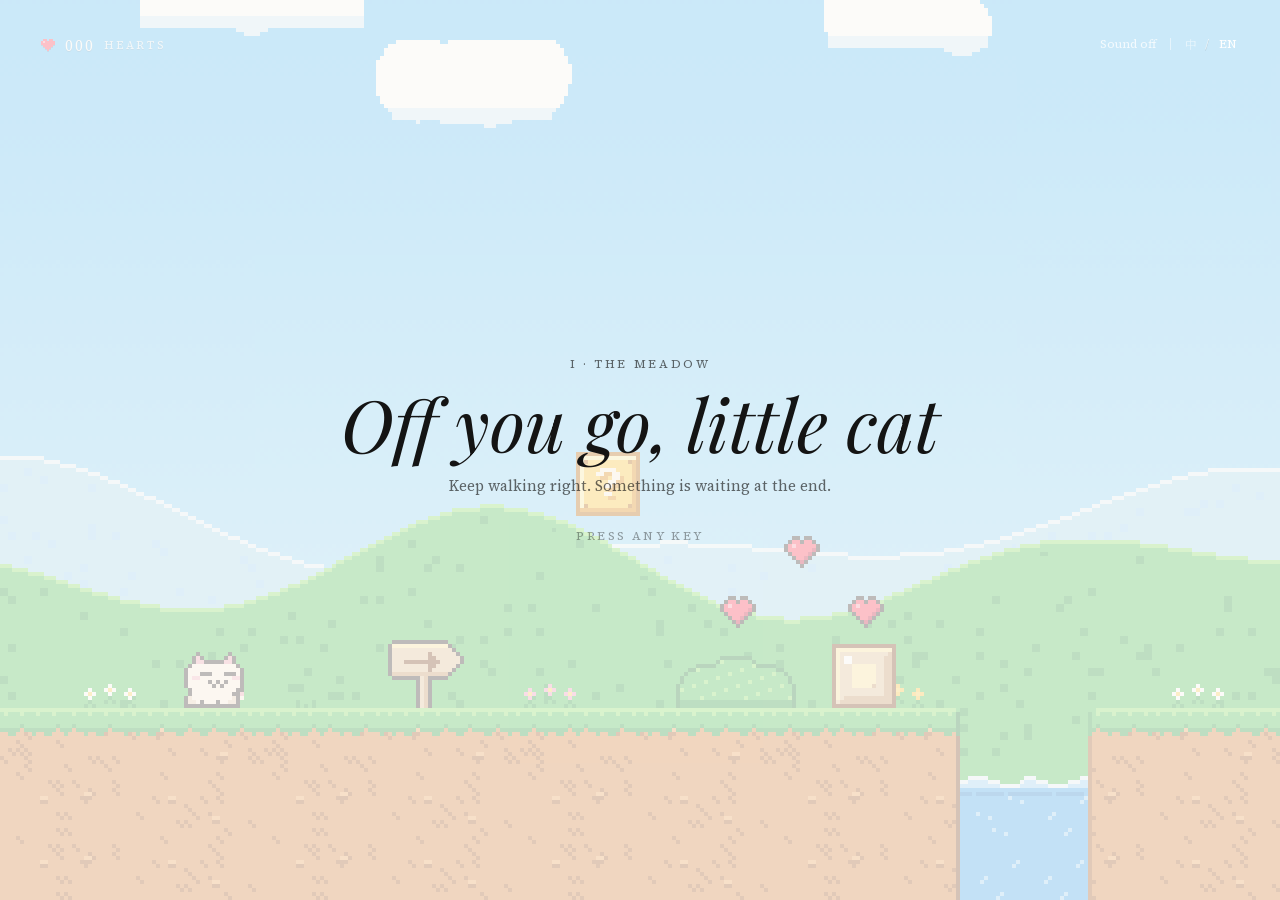
==== index.html @ 8e2b37f6 "Deploy built site (jelly-gift-site@147e03b)" ====
<!doctype html>
<html lang="en">
<head>
<meta charset="utf-8" />
<meta name="viewport" content="width=device-width, initial-scale=1, viewport-fit=cover, maximum-scale=1, user-scalable=no" />
<meta name="theme-color" content="#5EC4FF" />
<meta name="format-detection" content="telephone=no" />
<meta name="gift-stage" content="meadow" />
<meta name="gift-title" content="meadow.meta.title" />
<title>For lushiva · I · The Meadow</title>
<link rel="icon" href="data:image/svg+xml,%3Csvg xmlns='http://www.w3.org/2000/svg' viewBox='0 0 32 32'%3E%3Ccircle cx='16' cy='16' r='11' fill='%23111'/%3E%3C/svg%3E" />
  <script type="module" crossorigin src="./assets/meadow-D4tOWed7.js"></script>
  <link rel="modulepreload" crossorigin href="./assets/transition-BwELx22c.js">
  <link rel="modulepreload" crossorigin href="./assets/flow-DsOXTM7T.js">
  <link rel="modulepreload" crossorigin href="./assets/chrome-BgxbDyjP.js">
  <link rel="modulepreload" crossorigin href="./assets/defineProperty-BbfpZ9Tg.js">
  <link rel="modulepreload" crossorigin href="./assets/touch-BtD0Anod.js">
  <link rel="modulepreload" crossorigin href="./assets/cat-eZTSiPFK.js">
  <link rel="modulepreload" crossorigin href="./assets/art-uQLSmAal.js">
  <link rel="stylesheet" crossorigin href="./assets/chrome-BS1h43F_.css">
  <link rel="stylesheet" crossorigin href="./assets/meadow-B7Boj5wx.css">
</head>
<body>
<main id="game" aria-live="off"></main>
</body>
</html>
---- assets/chrome-BS1h43F_.css ----
@font-face{font-family:Source Serif;src:url(./SourceSerif4-sub-D5Wb3ic4.woff2)format("woff2");font-weight:200 900;font-style:normal;font-display:swap}@font-face{font-family:Source Serif;src:url(./SourceSerif4-Italic-sub-CfRXuZZD.woff2)format("woff2");font-weight:200 900;font-style:italic;font-display:swap}@font-face{font-family:Noto Serif SC Sub;src:url(./NotoSerifSC-sub-DoQ7dVGp.woff2)format("woff2");font-weight:200 900;font-display:swap}@font-face{font-family:Playfair;src:url(./PlayfairDisplay-sub-D0XLzZ42.woff2)format("woff2");font-weight:400 900;font-style:normal;font-display:swap}@font-face{font-family:Playfair;src:url(./PlayfairDisplay-Italic-sub-CRZiZZMe.woff2)format("woff2");font-weight:400 900;font-style:italic;font-display:swap}:root{--ink:#141414;--ink-2:#141414a3;--ink-3:#14141466;--hair:#14141433;--paper:#eeece8;--serif:"Source Serif", "Noto Serif SC Sub", "Songti SC", "STSong", "Noto Serif CJK SC", Georgia, serif;--display:"Playfair", "Noto Serif SC Sub", "Songti SC", serif;--pad:clamp(18px, 3.2vw, 44px);--ease:cubic-bezier(.22,.7,.18,1);--sat:env(safe-area-inset-top,0px);--sab:env(safe-area-inset-bottom,0px);--sal:env(safe-area-inset-left,0px);--sar:env(safe-area-inset-right,0px);--cream:#fff4e4;--pink:#f9c6cf;--pink-2:#ee8fa6;--rose:#f08aa4;--soft-black:#2e2a2b;--cover:#9cc8ee;--butter:#ffd45c;--leaf:#8fcb9b;--lavender:#e4dcf5}[data-theme=dark]{--ink:#f2efe9;--ink-2:#f2efe9a8;--ink-3:#f2efe966;--hair:#f2efe938;--paper:#0b0b0c}*{box-sizing:border-box}html,body{background:var(--paper);height:100%;color:var(--ink);font-family:var(--serif);-webkit-font-smoothing:antialiased;overscroll-behavior:none;touch-action:none;-webkit-user-select:none;user-select:none;-webkit-tap-highlight-color:transparent;margin:0;overflow:hidden}html[lang=zh-CN]{letter-spacing:.02em}button{font:inherit;color:inherit;cursor:pointer;background:0 0;border:0;padding:0}.gift-chrome{z-index:50;top:calc(var(--pad) * .7 + var(--sat));right:calc(var(--pad) + var(--sar));letter-spacing:.14em;text-transform:uppercase;color:var(--ink-2);align-items:center;gap:12px;font-size:12px;display:flex;position:fixed}.gift-chrome button{transition:color .3s var(--ease);padding:6px 2px}.gift-chrome button:hover,.gift-chrome [aria-pressed=true]{color:var(--ink)}.gc-lang{align-items:center;gap:6px;display:flex}.gc-lang [aria-pressed=false]{color:var(--ink-3)}.gc-sep{background:var(--hair);width:1px;height:12px}.gift-card{z-index:40;text-align:center;padding:var(--pad);background:color-mix(in srgb, var(--paper) 72%, transparent);-webkit-backdrop-filter:blur(6px);transition:opacity .6s var(--ease);flex-direction:column;justify-content:center;align-items:center;gap:14px;display:flex;position:fixed;top:0;bottom:0;left:0;right:0}.gift-card.out{opacity:0;pointer-events:none}.gk-kicker{letter-spacing:.22em;text-transform:uppercase;color:var(--ink-2);margin:0;font-size:12px}.gk-title{font-family:var(--display);margin:0;font-size:clamp(34px,7vw,72px);font-style:italic;font-weight:400;line-height:1.05}html[lang=zh-CN] .gk-title{font-style:normal;font-family:var(--serif);letter-spacing:.08em;font-weight:500}.gk-sub{color:var(--ink-2);text-wrap:balance;max-width:34em;margin:0;font-size:15px}.gk-go{letter-spacing:.2em;text-transform:uppercase;color:var(--ink-3);animation:gk-pulse 2.4s var(--ease) infinite;margin:18px 0 0;font-size:12px}@keyframes gk-pulse{50%{opacity:.35}}.gift-iris{z-index:100;pointer-events:none;position:fixed;top:0;bottom:0;left:0;right:0}.pixel-host{place-items:center;display:grid;position:fixed;top:0;bottom:0;left:0;right:0;overflow:hidden}.pixel-host canvas{image-rendering:pixelated;image-rendering:crisp-edges;display:block}.touchpad{z-index:30;padding:0 calc(18px + var(--sar)) calc(18px + var(--sab)) calc(18px + var(--sal));pointer-events:none;justify-content:space-between;align-items:flex-end;display:none;position:fixed;bottom:0;left:0;right:0}@media (pointer:coarse){.touchpad{display:flex}}.touchpad .tp-group{pointer-events:auto;gap:14px;display:flex}.touchpad button{color:#fff;-webkit-backdrop-filter:blur(4px);touch-action:none;background:#14141429;border:1px solid #ffffffbf;border-radius:50%;place-items:center;width:68px;height:68px;transition:transform 80ms,background 80ms;display:grid}.touchpad button.on{background:#14141452;transform:scale(.92)}.touchpad button svg{width:26px;height:26px}.touchpad .tp-a{width:80px;height:80px}.touchpad button[hidden]{display:none}
---- assets/meadow-B7Boj5wx.css ----
html,body,#game{background:#5ec4ff}.m-hud{z-index:20;top:calc(var(--pad) * .7 + var(--sat));left:calc(var(--pad) + var(--sal));color:#fff;letter-spacing:.16em;text-shadow:0 1px #2e2a2b38;pointer-events:none;align-items:center;gap:10px;padding:6px 0;font-size:13px;display:flex;position:fixed}.m-hud svg{width:14px;height:12px;image-rendering:pixelated;filter:drop-shadow(0 1px #2e2a2b40);transition:transform .3s var(--ease)}.m-count{font-variant-numeric:tabular-nums lining-nums;font-feature-settings:"tnum" 1, "lnum" 1;letter-spacing:.12em;min-width:3.2ch;font-size:15px}.m-label{letter-spacing:.24em;text-transform:uppercase;opacity:.82;font-size:11px}.m-hud.bump svg{animation:m-bump .28s var(--ease)}@keyframes m-bump{40%{transform:translateY(-3px)scale(1.18)}}.m-hud.glow svg{animation:m-beat .55s var(--ease) infinite}.m-hud.full .m-count{color:#fff}.m-hud.full svg{animation:m-beat 1.1s var(--ease) 3}@keyframes m-beat{30%{transform:scale(1.28)}}.gift-chrome{color:#ffffffc7;text-shadow:0 1px #2e2a2b2e}.gift-chrome button:hover,.gift-chrome [aria-pressed=true]{color:#fff}.gc-lang [aria-pressed=false]{color:#ffffff80}.gc-sep{background:#ffffff80}.m-hint{z-index:20;left:0;right:0;bottom:calc(26px + var(--sab));text-align:center;color:#fff;letter-spacing:.2em;white-space:pre;text-shadow:0 1px #2e2a2b4d;opacity:0;transition:opacity .9s var(--ease);pointer-events:none;margin:0;font-size:12px;position:fixed}.m-hint.on{opacity:.92}.m-hint.on.out{opacity:0}@media (pointer:coarse){.m-hint{bottom:calc(118px + var(--sab));font-size:11px}}.m-cap{z-index:25;text-align:center;color:#fff;pointer-events:none;opacity:0;transition:opacity 1.1s var(--ease), transform 1.4s var(--ease);text-shadow:0 2px #c81e4559,0 0 22px #ff3b5c59;position:fixed;top:24%;left:0;right:0;transform:translateY(8px)}.m-cap.on{opacity:1;transform:none}.m-cap-k{letter-spacing:.34em;text-transform:uppercase;margin:0 0 10px;font-size:12px}.m-cap-l{font-family:var(--display);margin:0;font-size:clamp(26px,5.4vw,52px);font-style:italic;line-height:1.1}html[lang=zh-CN] .m-cap-l{font-family:var(--serif);letter-spacing:.12em;font-style:normal;font-weight:500}.gift-card{background:#fbfaf7b3}.touchpad button{background:#2e2a2b2e;border-color:#ffffffd9}.touchpad button.on{background:#2e2a2b57}@media (orientation:portrait) and (pointer:coarse){.touchpad{padding-bottom:calc(30px + var(--sab))}.touchpad button{width:74px;height:74px}.touchpad .tp-a{width:88px;height:88px}}@media (prefers-reduced-motion:reduce){.m-hud svg,.m-hud.glow svg{animation:none!important}}.m-skip{z-index:45;top:calc(var(--pad) * .7 + var(--sat) + 30px);left:calc(var(--pad) + var(--sal));color:#ffffffb3;letter-spacing:.24em;text-transform:uppercase;border-bottom:1px solid #fff6;padding:6px 0;font-size:11px;position:fixed}.m-skip:hover{color:#fff}
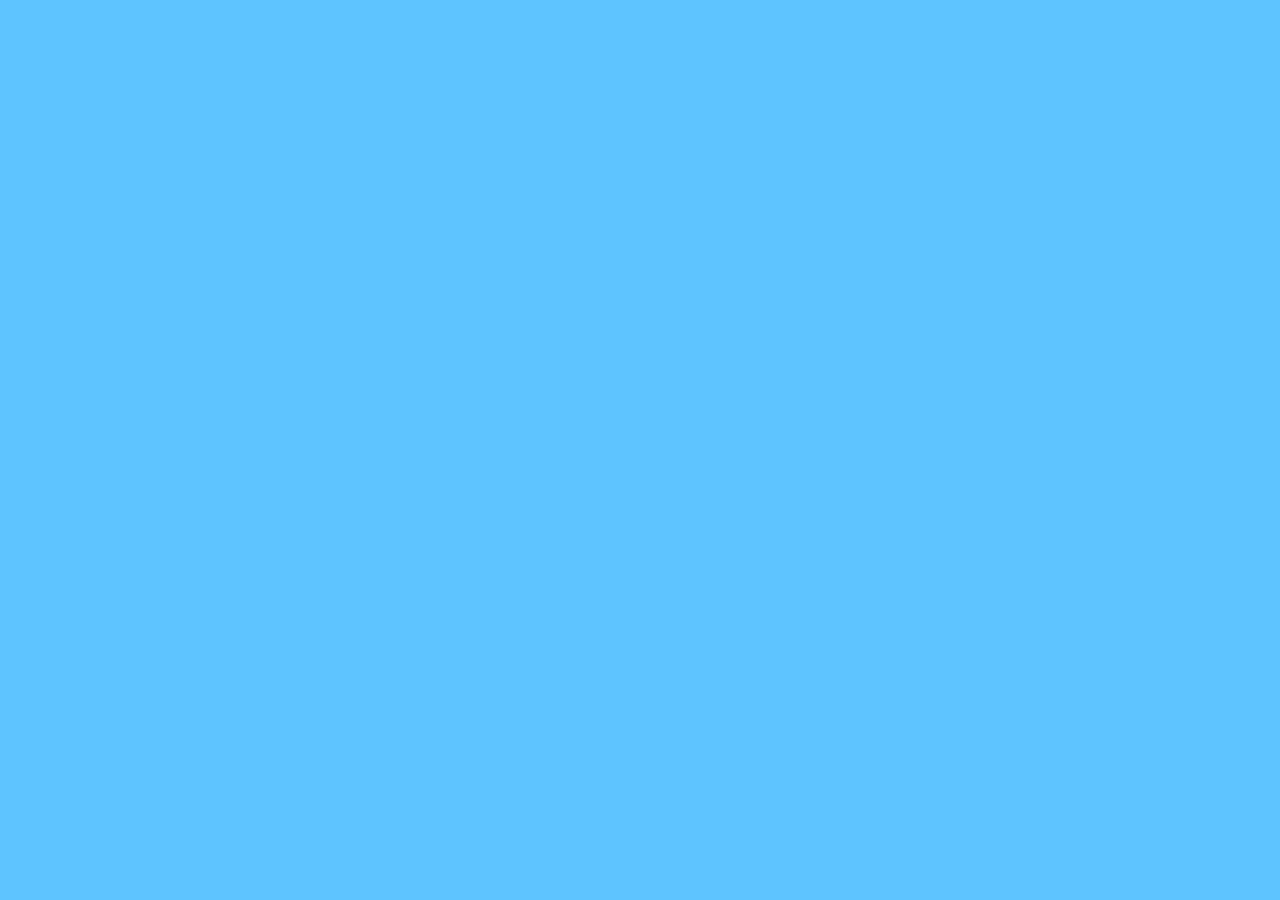
==== commit 5307194a: "Deploy built site (jelly-gift-site@6d7a0de)" ====
--- a/index.html
+++ b/index.html
@@ -9,15 +9,17 @@
 <meta name="gift-title" content="meadow.meta.title" />
 <title>For lushiva · I · The Meadow</title>
 <link rel="icon" href="data:image/svg+xml,%3Csvg xmlns='http://www.w3.org/2000/svg' viewBox='0 0 32 32'%3E%3Ccircle cx='16' cy='16' r='11' fill='%23111'/%3E%3C/svg%3E" />
-  <script type="module" crossorigin src="./assets/meadow-D4tOWed7.js"></script>
-  <link rel="modulepreload" crossorigin href="./assets/transition-BwELx22c.js">
-  <link rel="modulepreload" crossorigin href="./assets/flow-DsOXTM7T.js">
-  <link rel="modulepreload" crossorigin href="./assets/chrome-BgxbDyjP.js">
+  <script type="module" crossorigin src="./assets/meadow-DTjc0cUa.js"></script>
+  <link rel="modulepreload" crossorigin href="./assets/modulepreload-polyfill-P2Xu9kJm.js">
+  <link rel="modulepreload" crossorigin href="./assets/flow-DhZt6dFV.js">
+  <link rel="modulepreload" crossorigin href="./assets/chrome-DRulWcCb.js">
+  <link rel="modulepreload" crossorigin href="./assets/transition-9FRqa5-2.js">
   <link rel="modulepreload" crossorigin href="./assets/defineProperty-BbfpZ9Tg.js">
-  <link rel="modulepreload" crossorigin href="./assets/touch-BtD0Anod.js">
-  <link rel="modulepreload" crossorigin href="./assets/cat-eZTSiPFK.js">
-  <link rel="modulepreload" crossorigin href="./assets/art-uQLSmAal.js">
-  <link rel="stylesheet" crossorigin href="./assets/chrome-BS1h43F_.css">
+  <link rel="modulepreload" crossorigin href="./assets/touch-CzlnazvL.js">
+  <link rel="modulepreload" crossorigin href="./assets/sprite-BBt9uQr1.js">
+  <link rel="modulepreload" crossorigin href="./assets/cat-z3ZuIT-D.js">
+  <link rel="modulepreload" crossorigin href="./assets/art-BPmKweZh.js">
+  <link rel="stylesheet" crossorigin href="./assets/chrome-DMWB2t-G.css">
   <link rel="stylesheet" crossorigin href="./assets/meadow-B7Boj5wx.css">
 </head>
 <body>
--- a/assets/chrome-DMWB2t-G.css
+++ b/assets/chrome-DMWB2t-G.css
@@ -0,0 +1 @@
+@font-face{font-family:Source Serif;src:url(./SourceSerif4-sub-D5Wb3ic4.woff2)format("woff2");font-weight:200 900;font-style:normal;font-display:swap}@font-face{font-family:Source Serif;src:url(./SourceSerif4-Italic-sub-CfRXuZZD.woff2)format("woff2");font-weight:200 900;font-style:italic;font-display:swap}@font-face{font-family:Noto Serif SC Sub;src:url(./NotoSerifSC-sub-B6z6hsDI.woff2)format("woff2");font-weight:200 900;font-display:swap}@font-face{font-family:Playfair;src:url(./PlayfairDisplay-sub-D0XLzZ42.woff2)format("woff2");font-weight:400 900;font-style:normal;font-display:swap}@font-face{font-family:Playfair;src:url(./PlayfairDisplay-Italic-sub-CRZiZZMe.woff2)format("woff2");font-weight:400 900;font-style:italic;font-display:swap}:root{--ink:#141414;--ink-2:#141414a3;--ink-3:#14141466;--hair:#14141433;--paper:#eeece8;--serif:"Source Serif", "Noto Serif SC Sub", "Songti SC", "STSong", "Noto Serif CJK SC", Georgia, serif;--display:"Playfair", "Noto Serif SC Sub", "Songti SC", serif;--pad:clamp(18px, 3.2vw, 44px);--ease:cubic-bezier(.22,.7,.18,1);--sat:env(safe-area-inset-top,0px);--sab:env(safe-area-inset-bottom,0px);--sal:env(safe-area-inset-left,0px);--sar:env(safe-area-inset-right,0px);--cream:#fff4e4;--pink:#f9c6cf;--pink-2:#ee8fa6;--rose:#f08aa4;--soft-black:#2e2a2b;--cover:#9cc8ee;--butter:#ffd45c;--leaf:#8fcb9b;--lavender:#e4dcf5}[data-theme=dark]{--ink:#f2efe9;--ink-2:#f2efe9a8;--ink-3:#f2efe966;--hair:#f2efe938;--paper:#0b0b0c}*{box-sizing:border-box}html,body{background:var(--paper);height:100%;color:var(--ink);font-family:var(--serif);-webkit-font-smoothing:antialiased;overscroll-behavior:none;touch-action:none;-webkit-user-select:none;user-select:none;-webkit-tap-highlight-color:transparent;margin:0;overflow:hidden}html[lang=zh-CN]{letter-spacing:.02em}button{font:inherit;color:inherit;cursor:pointer;background:0 0;border:0;padding:0}.gift-chrome{z-index:50;top:calc(var(--pad) * .7 + var(--sat));right:calc(var(--pad) + var(--sar));letter-spacing:.14em;text-transform:uppercase;color:var(--ink-2);align-items:center;gap:12px;font-size:12px;display:flex;position:fixed}.gift-chrome button{transition:color .3s var(--ease);padding:6px 2px}.gift-chrome button:hover,.gift-chrome [aria-pressed=true]{color:var(--ink)}.gc-lang{align-items:center;gap:6px;display:flex}.gc-lang [aria-pressed=false]{color:var(--ink-3)}.gc-sep{background:var(--hair);width:1px;height:12px}.gift-card{z-index:40;text-align:center;padding:var(--pad);background:color-mix(in srgb, var(--paper) 72%, transparent);-webkit-backdrop-filter:blur(6px);transition:opacity .6s var(--ease);flex-direction:column;justify-content:center;align-items:center;gap:14px;display:flex;position:fixed;top:0;bottom:0;left:0;right:0}.gift-card.out{opacity:0;pointer-events:none}.gk-kicker{letter-spacing:.22em;text-transform:uppercase;color:var(--ink-2);margin:0;font-size:12px}.gk-title{font-family:var(--display);margin:0;font-size:clamp(34px,7vw,72px);font-style:italic;font-weight:400;line-height:1.05}html[lang=zh-CN] .gk-title{font-style:normal;font-family:var(--serif);letter-spacing:.08em;font-weight:500}.gk-sub{color:var(--ink-2);text-wrap:balance;max-width:34em;margin:0;font-size:15px}.gk-go{letter-spacing:.2em;text-transform:uppercase;color:var(--ink-3);animation:gk-pulse 2.4s var(--ease) infinite;margin:18px 0 0;font-size:12px}@keyframes gk-pulse{50%{opacity:.35}}.gift-iris{z-index:100;pointer-events:none;position:fixed;top:0;bottom:0;left:0;right:0}.pixel-host{place-items:center;display:grid;position:fixed;top:0;bottom:0;left:0;right:0;overflow:hidden}.pixel-host canvas{image-rendering:pixelated;image-rendering:crisp-edges;display:block}.touchpad{z-index:30;padding:0 calc(18px + var(--sar)) calc(18px + var(--sab)) calc(18px + var(--sal));pointer-events:none;justify-content:space-between;align-items:flex-end;display:none;position:fixed;bottom:0;left:0;right:0}@media (pointer:coarse){.touchpad{display:flex}}.touchpad .tp-group{pointer-events:auto;gap:14px;display:flex}.touchpad button{color:#fff;-webkit-backdrop-filter:blur(4px);touch-action:none;background:#14141429;border:1px solid #ffffffbf;border-radius:50%;place-items:center;width:68px;height:68px;transition:transform 80ms,background 80ms;display:grid}.touchpad button.on{background:#14141452;transform:scale(.92)}.touchpad button svg{width:26px;height:26px}.touchpad .tp-a{width:80px;height:80px}.touchpad button[hidden]{display:none}
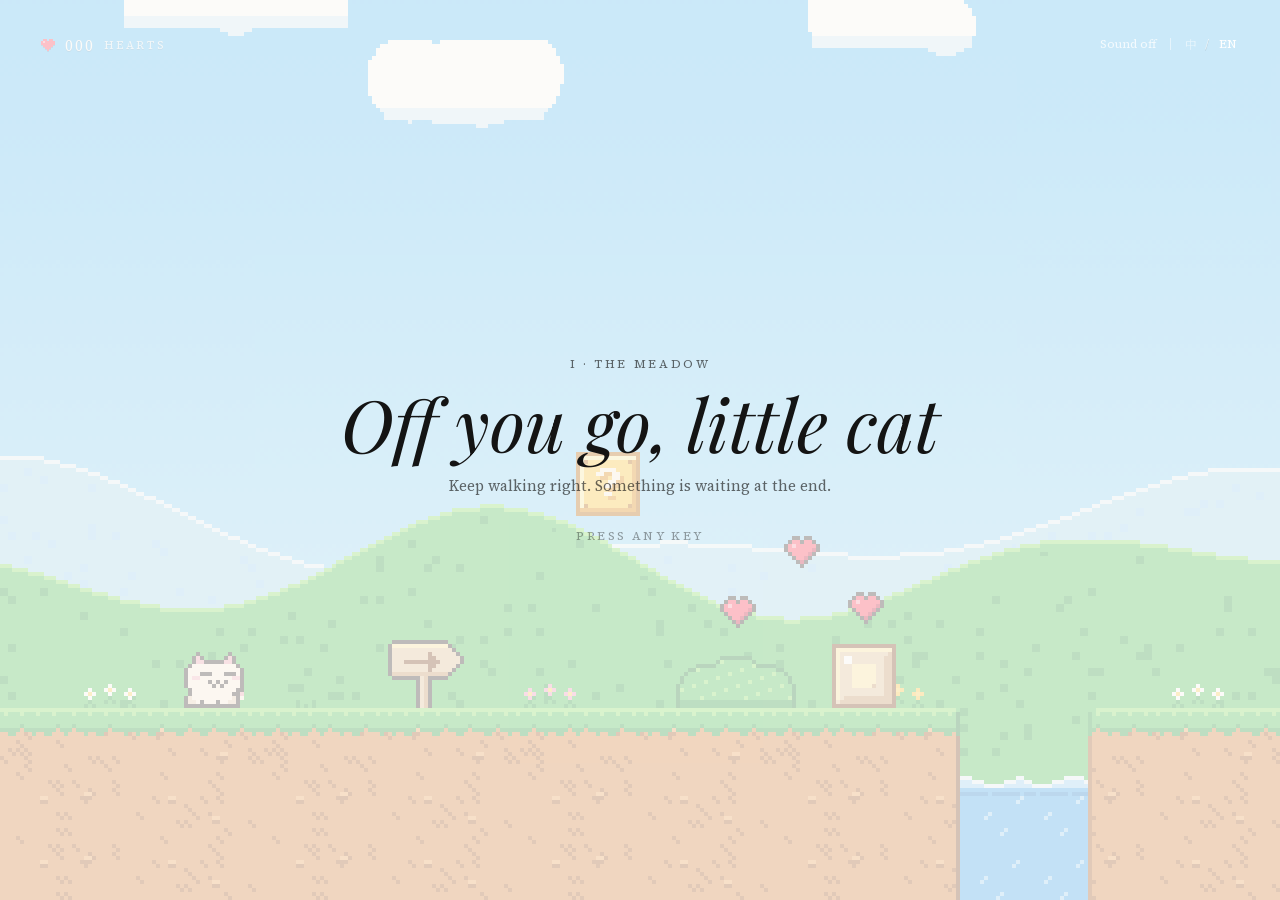
==== commit 514c0b5f: "Deploy built site (jelly-gift-site@4b7c368)" ====
--- a/index.html
+++ b/index.html
@@ -9,20 +9,47 @@
 <meta name="gift-title" content="meadow.meta.title" />
 <title>For lushiva · I · The Meadow</title>
 <link rel="icon" href="data:image/svg+xml,%3Csvg xmlns='http://www.w3.org/2000/svg' viewBox='0 0 32 32'%3E%3Ccircle cx='16' cy='16' r='11' fill='%23111'/%3E%3C/svg%3E" />
-  <script type="module" crossorigin src="./assets/meadow-DTjc0cUa.js"></script>
-  <link rel="modulepreload" crossorigin href="./assets/modulepreload-polyfill-P2Xu9kJm.js">
-  <link rel="modulepreload" crossorigin href="./assets/flow-DhZt6dFV.js">
+  <script type="module" crossorigin src="./assets/meadow-BeE6XBob.js"></script>
+  <link rel="modulepreload" crossorigin href="./assets/curtain-hUX7PcUW.js">
+  <link rel="modulepreload" crossorigin href="./assets/flow-DBacKOvu.js">
   <link rel="modulepreload" crossorigin href="./assets/chrome-DRulWcCb.js">
-  <link rel="modulepreload" crossorigin href="./assets/transition-9FRqa5-2.js">
+  <link rel="modulepreload" crossorigin href="./assets/transition-CMuJ5abx.js">
   <link rel="modulepreload" crossorigin href="./assets/defineProperty-BbfpZ9Tg.js">
   <link rel="modulepreload" crossorigin href="./assets/touch-CzlnazvL.js">
-  <link rel="modulepreload" crossorigin href="./assets/sprite-BBt9uQr1.js">
-  <link rel="modulepreload" crossorigin href="./assets/cat-z3ZuIT-D.js">
-  <link rel="modulepreload" crossorigin href="./assets/art-BPmKweZh.js">
+  <link rel="modulepreload" crossorigin href="./assets/cat-ia8jpU_X.js">
+  <link rel="modulepreload" crossorigin href="./assets/tiles-Cv-6HPwF.js">
+  <link rel="modulepreload" crossorigin href="./assets/art-DZjLxTq1.js">
   <link rel="stylesheet" crossorigin href="./assets/chrome-DMWB2t-G.css">
   <link rel="stylesheet" crossorigin href="./assets/meadow-B7Boj5wx.css">
 </head>
-<body>
+<body><div id="gift-curtain" aria-hidden="true"><style>#gift-curtain{position:fixed;inset:0;z-index:120;display:flex;flex-direction:column;align-items:center;justify-content:center;gap:14px;background:var(--gcc-bg,#eeece8);color:var(--gcc-ink,#141414);font:13px/1.4 'Source Serif','Noto Serif SC Sub','Songti SC','STSong',Georgia,serif;letter-spacing:.14em;opacity:1;transition:opacity .42s cubic-bezier(.65,0,.35,1);-webkit-user-select:none;user-select:none;touch-action:none}#gift-curtain.gcc-out{opacity:0;pointer-events:none}#gift-curtain.gcc-gone{display:none}#gift-curtain .gcc-stage{position:relative;width:64px;height:66px}#gift-curtain .gcc-pig{position:absolute;left:0;bottom:8px;image-rendering:pixelated;transform-origin:50% 100%;animation:gcc-hop .84s steps(1,end) infinite}#gift-curtain .gcc-sh{position:absolute;left:14px;bottom:2px;width:36px;height:5px;background:currentColor;opacity:.16;animation:gcc-sh .84s steps(1,end) infinite}@keyframes gcc-hop{0%{transform:translateY(0) scale(1.14,.86)}12%{transform:translateY(-6px) scale(.94,1.08)}24%{transform:translateY(-12px) scale(.96,1.05)}36%{transform:translateY(-15px) scale(1,1)}50%{transform:translateY(-15px) scale(1,1)}62%{transform:translateY(-12px)}74%{transform:translateY(-6px) scale(.97,1.04)}88%{transform:translateY(0) scale(1.1,.9)}100%{transform:translateY(0) scale(1.14,.86)}}@keyframes gcc-sh{0%,88%,100%{transform:scaleX(1)}12%,74%{transform:scaleX(.8)}24%,62%{transform:scaleX(.66)}36%,50%{transform:scaleX(.58)}}#gift-curtain .gcc-to{margin:0;opacity:.78;text-transform:lowercase}#gift-curtain .gcc-dots i{display:inline-block;width:4px;height:4px;margin:0 3px;background:currentColor;opacity:.25;animation:gcc-dot 1.2s steps(1,end) infinite}#gift-curtain .gcc-dots i:nth-child(2){animation-delay:.2s}#gift-curtain .gcc-dots i:nth-child(3){animation-delay:.4s}@keyframes gcc-dot{0%,40%{opacity:.85}41%,100%{opacity:.22}}#gift-curtain .gcc-bar{width:120px;height:4px;box-shadow:0 0 0 1px currentColor;opacity:0;transition:opacity .3s}#gift-curtain.gcc-prog .gcc-bar{opacity:.7}#gift-curtain .gcc-bar i{display:block;height:100%;width:0;background:currentColor;transition:width .25s steps(4,end)}#gift-curtain .gcc-msg{display:none;margin:4px 0 0;text-align:center;max-width:80vw;line-height:1.7}#gift-curtain .gcc-acts{display:none;gap:18px}#gift-curtain .gcc-acts a{color:inherit;text-decoration:none;border-bottom:1px solid currentColor;padding:6px 2px;cursor:pointer}#gift-curtain.gcc-slow .gcc-msg,#gift-curtain.gcc-fail .gcc-msg{display:block}#gift-curtain.gcc-slow .gcc-acts,#gift-curtain.gcc-fail .gcc-acts{display:flex}#gift-curtain.gcc-fail .gcc-pig{animation:none;transform:rotate(-8deg)}#gift-curtain.gcc-fail .gcc-sh,#gift-curtain.gcc-fail .gcc-dots,#gift-curtain.gcc-fail .gcc-bar{display:none}#gift-curtain.gcc-solid .gcc-stage,#gift-curtain.gcc-solid .gcc-to,#gift-curtain.gcc-solid .gcc-dots,#gift-curtain.gcc-solid .gcc-bar{opacity:0}@media (prefers-reduced-motion:reduce){#gift-curtain,#gift-curtain *{animation:none!important;transition:none!important}}</style><div class="gcc-stage"><svg class="gcc-pig" viewBox="0 0 16 13" width="64" height="52" shape-rendering="crispEdges" aria-hidden="true"><rect x="2" y="0" width="1" height="1" fill="#2E2A2B"/><rect x="3" y="0" width="1" height="1" fill="#2E2A2B"/><rect x="12" y="0" width="1" height="1" fill="#2E2A2B"/><rect x="13" y="0" width="1" height="1" fill="#2E2A2B"/><rect x="1" y="1" width="1" height="1" fill="#2E2A2B"/><rect x="2" y="1" width="1" height="1" fill="#F9C6CF"/><rect x="3" y="1" width="1" height="1" fill="#F9C6CF"/><rect x="4" y="1" width="1" height="1" fill="#2E2A2B"/><rect x="11" y="1" width="1" height="1" fill="#2E2A2B"/><rect x="12" y="1" width="1" height="1" fill="#F9C6CF"/><rect x="13" y="1" width="1" height="1" fill="#F9C6CF"/><rect x="14" y="1" width="1" height="1" fill="#2E2A2B"/><rect x="1" y="2" width="1" height="1" fill="#2E2A2B"/><rect x="2" y="2" width="1" height="1" fill="#F9C6CF"/><rect x="3" y="2" width="1" height="1" fill="#F9C6CF"/><rect x="4" y="2" width="1" height="1" fill="#F9C6CF"/><rect x="5" y="2" width="1" height="1" fill="#2E2A2B"/><rect x="6" y="2" width="1" height="1" fill="#2E2A2B"/><rect x="7" y="2" width="1" height="1" fill="#2E2A2B"/><rect x="8" y="2" width="1" height="1" fill="#2E2A2B"/><rect x="9" y="2" width="1" height="1" fill="#2E2A2B"/><rect x="10" y="2" width="1" height="1" fill="#2E2A2B"/><rect x="11" y="2" width="1" height="1" fill="#F9C6CF"/><rect x="12" y="2" width="1" height="1" fill="#F9C6CF"/><rect x="13" y="2" width="1" height="1" fill="#F9C6CF"/><rect x="14" y="2" width="1" height="1" fill="#2E2A2B"/><rect x="0" y="3" width="1" height="1" fill="#2E2A2B"/><rect x="1" y="3" width="1" height="1" fill="#F9C6CF"/><rect x="2" y="3" width="1" height="1" fill="#FFFFFF"/><rect x="3" y="3" width="1" height="1" fill="#F9C6CF"/><rect x="4" y="3" width="1" height="1" fill="#F9C6CF"/><rect x="5" y="3" width="1" height="1" fill="#F9C6CF"/><rect x="6" y="3" width="1" height="1" fill="#F9C6CF"/><rect x="7" y="3" width="1" height="1" fill="#F9C6CF"/><rect x="8" y="3" width="1" height="1" fill="#F9C6CF"/><rect x="9" y="3" width="1" height="1" fill="#F9C6CF"/><rect x="10" y="3" width="1" height="1" fill="#F9C6CF"/><rect x="11" y="3" width="1" height="1" fill="#F9C6CF"/><rect x="12" y="3" width="1" height="1" fill="#F9C6CF"/><rect x="13" y="3" width="1" height="1" fill="#F9C6CF"/><rect x="14" y="3" width="1" height="1" fill="#F9C6CF"/><rect x="15" y="3" width="1" height="1" fill="#2E2A2B"/><rect x="0" y="4" width="1" height="1" fill="#2E2A2B"/><rect x="1" y="4" width="1" height="1" fill="#F9C6CF"/><rect x="2" y="4" width="1" height="1" fill="#F9C6CF"/><rect x="3" y="4" width="1" height="1" fill="#F9C6CF"/><rect x="4" y="4" width="1" height="1" fill="#F9C6CF"/><rect x="5" y="4" width="1" height="1" fill="#F9C6CF"/><rect x="6" y="4" width="1" height="1" fill="#F9C6CF"/><rect x="7" y="4" width="1" height="1" fill="#F9C6CF"/><rect x="8" y="4" width="1" height="1" fill="#F9C6CF"/><rect x="9" y="4" width="1" height="1" fill="#F9C6CF"/><rect x="10" y="4" width="1" height="1" fill="#F9C6CF"/><rect x="11" y="4" width="1" height="1" fill="#F9C6CF"/><rect x="12" y="4" width="1" height="1" fill="#F9C6CF"/><rect x="13" y="4" width="1" height="1" fill="#F9C6CF"/><rect x="14" y="4" width="1" height="1" fill="#F9C6CF"/><rect x="15" y="4" width="1" height="1" fill="#2E2A2B"/><rect x="0" y="5" width="1" height="1" fill="#2E2A2B"/><rect x="1" y="5" width="1" height="1" fill="#F9C6CF"/><rect x="2" y="5" width="1" height="1" fill="#F9C6CF"/><rect x="3" y="5" width="1" height="1" fill="#2E2A2B"/><rect x="4" y="5" width="1" height="1" fill="#F9C6CF"/><rect x="5" y="5" width="1" height="1" fill="#F9C6CF"/><rect x="6" y="5" width="1" height="1" fill="#F9C6CF"/><rect x="7" y="5" width="1" height="1" fill="#F9C6CF"/><rect x="8" y="5" width="1" height="1" fill="#F9C6CF"/><rect x="9" y="5" width="1" height="1" fill="#F9C6CF"/><rect x="10" y="5" width="1" height="1" fill="#F9C6CF"/><rect x="11" y="5" width="1" height="1" fill="#F9C6CF"/><rect x="12" y="5" width="1" height="1" fill="#2E2A2B"/><rect x="13" y="5" width="1" height="1" fill="#F9C6CF"/><rect x="14" y="5" width="1" height="1" fill="#F9C6CF"/><rect x="15" y="5" width="1" height="1" fill="#2E2A2B"/><rect x="0" y="6" width="1" height="1" fill="#2E2A2B"/><rect x="1" y="6" width="1" height="1" fill="#F9C6CF"/><rect x="2" y="6" width="1" height="1" fill="#F4A7B9"/><rect x="3" y="6" width="1" height="1" fill="#F4A7B9"/><rect x="4" y="6" width="1" height="1" fill="#F9C6CF"/><rect x="5" y="6" width="1" height="1" fill="#EE8FA6"/><rect x="6" y="6" width="1" height="1" fill="#EE8FA6"/><rect x="7" y="6" width="1" height="1" fill="#EE8FA6"/><rect x="8" y="6" width="1" height="1" fill="#EE8FA6"/><rect x="9" y="6" width="1" height="1" fill="#EE8FA6"/><rect x="10" y="6" width="1" height="1" fill="#EE8FA6"/><rect x="11" y="6" width="1" height="1" fill="#F9C6CF"/><rect x="12" y="6" width="1" height="1" fill="#F4A7B9"/><rect x="13" y="6" width="1" height="1" fill="#F4A7B9"/><rect x="14" y="6" width="1" height="1" fill="#F9C6CF"/><rect x="15" y="6" width="1" height="1" fill="#2E2A2B"/><rect x="0" y="7" width="1" height="1" fill="#2E2A2B"/><rect x="1" y="7" width="1" height="1" fill="#F9C6CF"/><rect x="2" y="7" width="1" height="1" fill="#F9C6CF"/><rect x="3" y="7" width="1" height="1" fill="#F9C6CF"/><rect x="4" y="7" width="1" height="1" fill="#F9C6CF"/><rect x="5" y="7" width="1" height="1" fill="#EE8FA6"/><rect x="6" y="7" width="1" height="1" fill="#B85A72"/><rect x="7" y="7" width="1" height="1" fill="#EE8FA6"/><rect x="8" y="7" width="1" height="1" fill="#EE8FA6"/><rect x="9" y="7" width="1" height="1" fill="#B85A72"/><rect x="10" y="7" width="1" height="1" fill="#EE8FA6"/><rect x="11" y="7" width="1" height="1" fill="#F9C6CF"/><rect x="12" y="7" width="1" height="1" fill="#F9C6CF"/><rect x="13" y="7" width="1" height="1" fill="#F9C6CF"/><rect x="14" y="7" width="1" height="1" fill="#F9C6CF"/><rect x="15" y="7" width="1" height="1" fill="#2E2A2B"/><rect x="0" y="8" width="1" height="1" fill="#2E2A2B"/><rect x="1" y="8" width="1" height="1" fill="#F9C6CF"/><rect x="2" y="8" width="1" height="1" fill="#F9C6CF"/><rect x="3" y="8" width="1" height="1" fill="#F9C6CF"/><rect x="4" y="8" width="1" height="1" fill="#F9C6CF"/><rect x="5" y="8" width="1" height="1" fill="#EE8FA6"/><rect x="6" y="8" width="1" height="1" fill="#EE8FA6"/><rect x="7" y="8" width="1" height="1" fill="#EE8FA6"/><rect x="8" y="8" width="1" height="1" fill="#EE8FA6"/><rect x="9" y="8" width="1" height="1" fill="#EE8FA6"/><rect x="10" y="8" width="1" height="1" fill="#EE8FA6"/><rect x="11" y="8" width="1" height="1" fill="#F9C6CF"/><rect x="12" y="8" width="1" height="1" fill="#F9C6CF"/><rect x="13" y="8" width="1" height="1" fill="#F9C6CF"/><rect x="14" y="8" width="1" height="1" fill="#F9C6CF"/><rect x="15" y="8" width="1" height="1" fill="#2E2A2B"/><rect x="1" y="9" width="1" height="1" fill="#2E2A2B"/><rect x="2" y="9" width="1" height="1" fill="#F9C6CF"/><rect x="3" y="9" width="1" height="1" fill="#F9C6CF"/><rect x="4" y="9" width="1" height="1" fill="#F9C6CF"/><rect x="5" y="9" width="1" height="1" fill="#F9C6CF"/><rect x="6" y="9" width="1" height="1" fill="#F9C6CF"/><rect x="7" y="9" width="1" height="1" fill="#F9C6CF"/><rect x="8" y="9" width="1" height="1" fill="#F9C6CF"/><rect x="9" y="9" width="1" height="1" fill="#F9C6CF"/><rect x="10" y="9" width="1" height="1" fill="#F9C6CF"/><rect x="11" y="9" width="1" height="1" fill="#F9C6CF"/><rect x="12" y="9" width="1" height="1" fill="#F9C6CF"/><rect x="13" y="9" width="1" height="1" fill="#F9C6CF"/><rect x="14" y="9" width="1" height="1" fill="#2E2A2B"/><rect x="2" y="10" width="1" height="1" fill="#2E2A2B"/><rect x="3" y="10" width="1" height="1" fill="#2E2A2B"/><rect x="4" y="10" width="1" height="1" fill="#2E2A2B"/><rect x="5" y="10" width="1" height="1" fill="#F9C6CF"/><rect x="6" y="10" width="1" height="1" fill="#F9C6CF"/><rect x="7" y="10" width="1" height="1" fill="#F9C6CF"/><rect x="8" y="10" width="1" height="1" fill="#F9C6CF"/><rect x="9" y="10" width="1" height="1" fill="#F9C6CF"/><rect x="10" y="10" width="1" height="1" fill="#F9C6CF"/><rect x="11" y="10" width="1" height="1" fill="#2E2A2B"/><rect x="12" y="10" width="1" height="1" fill="#2E2A2B"/><rect x="13" y="10" width="1" height="1" fill="#2E2A2B"/><rect x="3" y="11" width="1" height="1" fill="#2E2A2B"/><rect x="4" y="11" width="1" height="1" fill="#F9C6CF"/><rect x="5" y="11" width="1" height="1" fill="#2E2A2B"/><rect x="10" y="11" width="1" height="1" fill="#2E2A2B"/><rect x="11" y="11" width="1" height="1" fill="#F9C6CF"/><rect x="12" y="11" width="1" height="1" fill="#2E2A2B"/><rect x="3" y="12" width="1" height="1" fill="#2E2A2B"/><rect x="4" y="12" width="1" height="1" fill="#2E2A2B"/><rect x="11" y="12" width="1" height="1" fill="#2E2A2B"/><rect x="12" y="12" width="1" height="1" fill="#2E2A2B"/></svg><i class="gcc-sh"></i></div><p class="gcc-to"></p><div class="gcc-dots"><i></i><i></i><i></i></div><div class="gcc-bar"><i></i></div><p class="gcc-msg"></p><div class="gcc-acts"><a class="gcc-retry" href="#"></a><a class="gcc-skip" href="./"></a></div></div><script>(function(){
+var d=document,c=d.getElementById('gift-curtain');if(!c)return;
+var S={"meadow":["#5EC4FF","草地","the meadow"],"shop":["#f6efe4","小店","the shop"],"night":["#0b0b0c","夜路","the night path"],"jelly":["#cfcdc8","果冻标本","jelly studies"],"sea":["#0d2c3b","海里","the sea"],"sky":["#04060b","长春的天空","the sky"],"coop":["#5EC4FF","一起玩","together"],"ar":["#eeece8","桌上","on the table"]},N={"meadow":"shop/","shop":"night/","night":"jelly/","jelly":"sea/","sea":"sky/","sky":"coop/","coop":"","ar":"shop/"},T={"zh":{"wait":"马上就好","slow":"还在努力加载…","oops":"哎呀，这一页卡住了","retry":"再试一次","skip":"跳到下一站"},"en":{"wait":"one moment","slow":"still loading…","oops":"oops, this page got stuck","retry":"try again","skip":"skip ahead"}};
+var m=d.querySelector('meta[name="gift-stage"]'),st=m?m.content:'meadow',q=new URLSearchParams(location.search);
+var L='en';try{L=q.get('lang')||localStorage.getItem('jelly.lang')||(/^zh/i.test(navigator.language)?'zh':'en')}catch(e){}L=/^zh/i.test(L)?'zh':'en';var t=T[L];
+var col=(S[st]||S.ar)[0],solid=false;
+try{var s=JSON.parse(sessionStorage.getItem('gift.curtain')||'null');if(s&&s.to===st&&Date.now()-s.t<30000){col=s.c;}sessionStorage.removeItem('gift.curtain')}catch(e){}
+function ink(h){var x=parseInt(h.slice(1),16);var r=x>>16&255,g=x>>8&255,b=x&255;return (r*299+g*587+b*114)/1000>150?'#141414':'#f6efe4'}
+function paint(bg,stage){c.style.setProperty('--gcc-bg',bg);c.style.setProperty('--gcc-ink',ink(bg));var l=S[stage]||S[st];c.querySelector('.gcc-to').textContent=(L==='zh'?l[1]:l[2]);}
+paint(col,st);c.setAttribute('lang',L==='zh'?'zh-CN':'en');
+var rel=st==='meadow'?'./':'../',carry=[];['lang','dev','sound'].forEach(function(k){if(q.has(k))carry.push(k+'='+encodeURIComponent(q.get(k)))});
+var nx=c.querySelector('.gcc-skip');nx.href=rel+(N[st]||'')+(carry.length?'?'+carry.join('&'):'');nx.textContent=t.skip;
+var rt=c.querySelector('.gcc-retry');rt.textContent=t.retry;rt.addEventListener('click',function(e){e.preventDefault();location.reload()});
+var msg=c.querySelector('.gcc-msg'),bar=c.querySelector('.gcc-bar i');
+var C=window.__curtain={el:c,stage:st,lang:L,shown:true,held:0,errors:[],
+ progress:function(p){c.classList.add('gcc-prog');bar.style.width=Math.round(Math.max(0,Math.min(1,p))*100)+'%'},
+ reveal:function(ms){if(!C.shown)return;C.shown=false;clearTimeout(slowT);c.classList.remove('gcc-slow','gcc-fail');var f=function(){c.classList.add('gcc-gone')};
+  if(ms===0||matchMedia('(prefers-reduced-motion: reduce)').matches){c.classList.add('gcc-out');f();return}
+  if(ms)c.style.transitionDuration=ms+'ms';c.classList.add('gcc-out');setTimeout(f,(ms||420)+40)},
+ cover:function(bg,stage){C.shown=true;clearTimeout(slowT);c.classList.remove('gcc-gone','gcc-out','gcc-slow','gcc-fail','gcc-prog');c.style.transitionDuration='';paint(bg,stage||st)},
+ fail:function(why){if(why)C.errors.push(String(why));if(!C.shown)return;c.classList.remove('gcc-out','gcc-gone','gcc-slow');c.classList.add('gcc-fail');msg.textContent=t.oops},
+ paint:paint,ink:ink,txt:t};
+var slowT=setTimeout(function(){if(C.shown&&!c.classList.contains('gcc-fail')){c.classList.add('gcc-slow');msg.textContent=t.slow}},20000);
+function err(e){if(!C.shown)return;var tg=e&&e.target;if(tg&&tg!==window&&tg.tagName&&!/^(SCRIPT|LINK)$/.test(tg.tagName))return;
+ C.errors.push(String(e&&(e.message||e.reason&&(e.reason.message||e.reason))||e));setTimeout(function(){if(C.shown)C.fail()},2500)}
+window.addEventListener('error',err,true);window.addEventListener('unhandledrejection',err);
+window.addEventListener('pageshow',function(e){if(!e.persisted)return;C.reveal(0);var v=d.querySelectorAll('.gift-iris,.pink-veil');for(var i=0;i<v.length;i++){v[i].style.transition='opacity .35s';v[i].style.opacity='0'}});
+})();</script>
 <main id="game" aria-live="off"></main>
 </body>
 </html>
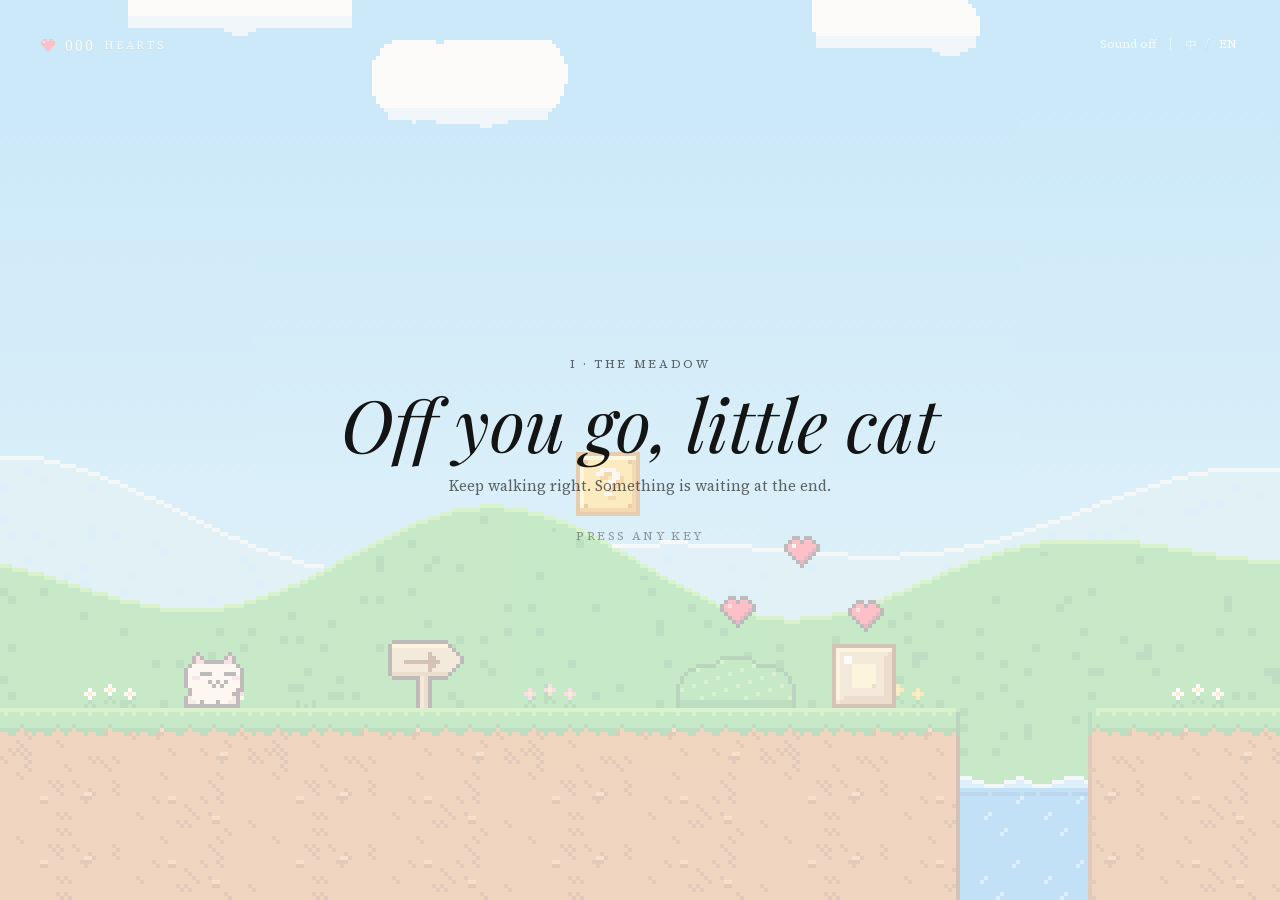
==== commit 8ebed768: "Deploy built site (jelly-gift-site@4350aeb)" ====
--- a/index.html
+++ b/index.html
@@ -9,13 +9,13 @@
 <meta name="gift-title" content="meadow.meta.title" />
 <title>For lushiva · I · The Meadow</title>
 <link rel="icon" href="data:image/svg+xml,%3Csvg xmlns='http://www.w3.org/2000/svg' viewBox='0 0 32 32'%3E%3Ccircle cx='16' cy='16' r='11' fill='%23111'/%3E%3C/svg%3E" />
-  <script type="module" crossorigin src="./assets/meadow-BeE6XBob.js"></script>
+  <script type="module" crossorigin src="./assets/meadow-BC3o73-I.js"></script>
   <link rel="modulepreload" crossorigin href="./assets/curtain-hUX7PcUW.js">
   <link rel="modulepreload" crossorigin href="./assets/flow-DBacKOvu.js">
-  <link rel="modulepreload" crossorigin href="./assets/chrome-DRulWcCb.js">
+  <link rel="modulepreload" crossorigin href="./assets/chrome-DuJ1J2sc.js">
   <link rel="modulepreload" crossorigin href="./assets/transition-CMuJ5abx.js">
   <link rel="modulepreload" crossorigin href="./assets/defineProperty-BbfpZ9Tg.js">
-  <link rel="modulepreload" crossorigin href="./assets/touch-CzlnazvL.js">
+  <link rel="modulepreload" crossorigin href="./assets/touch-D7gc2Uap.js">
   <link rel="modulepreload" crossorigin href="./assets/cat-ia8jpU_X.js">
   <link rel="modulepreload" crossorigin href="./assets/tiles-Cv-6HPwF.js">
   <link rel="modulepreload" crossorigin href="./assets/art-DZjLxTq1.js">
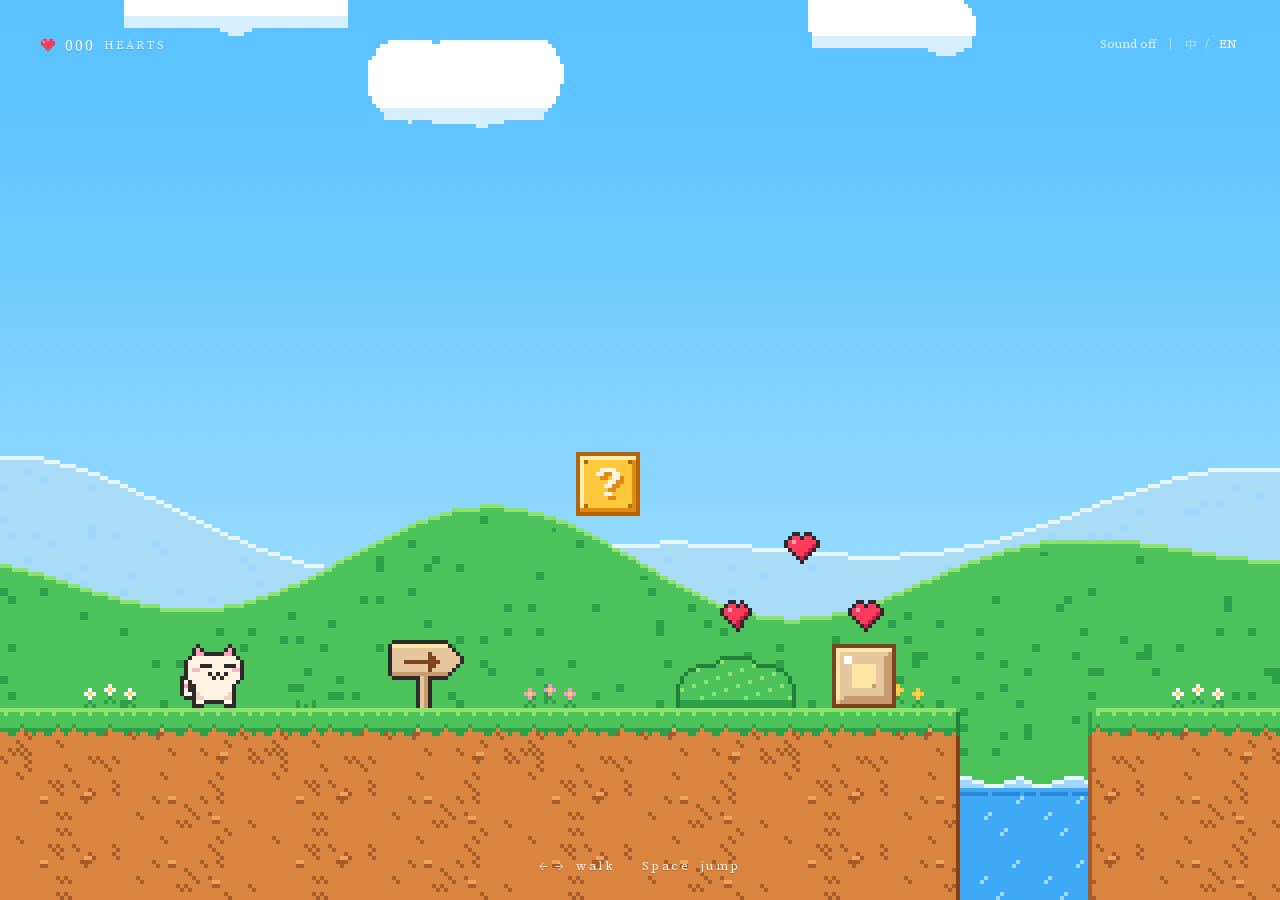
==== commit f44121e6: "Deploy built site (jelly-gift-site@1859ad3)" ====
--- a/index.html
+++ b/index.html
@@ -9,20 +9,20 @@
 <meta name="gift-title" content="meadow.meta.title" />
 <title>For lushiva · I · The Meadow</title>
 <link rel="icon" href="data:image/svg+xml,%3Csvg xmlns='http://www.w3.org/2000/svg' viewBox='0 0 32 32'%3E%3Ccircle cx='16' cy='16' r='11' fill='%23111'/%3E%3C/svg%3E" />
-  <script type="module" crossorigin src="./assets/meadow-BC3o73-I.js"></script>
-  <link rel="modulepreload" crossorigin href="./assets/curtain-hUX7PcUW.js">
-  <link rel="modulepreload" crossorigin href="./assets/flow-DBacKOvu.js">
-  <link rel="modulepreload" crossorigin href="./assets/chrome-DuJ1J2sc.js">
-  <link rel="modulepreload" crossorigin href="./assets/transition-CMuJ5abx.js">
+  <script type="module" crossorigin src="./assets/meadow-Bl2LPIF2.js"></script>
+  <link rel="modulepreload" crossorigin href="./assets/audio-ByAXk0WR.js">
+  <link rel="modulepreload" crossorigin href="./assets/flow-D7CabIAu.js">
+  <link rel="modulepreload" crossorigin href="./assets/chrome-B462S8Vj.js">
+  <link rel="modulepreload" crossorigin href="./assets/transition-CMkWj_S0.js">
   <link rel="modulepreload" crossorigin href="./assets/defineProperty-BbfpZ9Tg.js">
-  <link rel="modulepreload" crossorigin href="./assets/touch-D7gc2Uap.js">
+  <link rel="modulepreload" crossorigin href="./assets/touch-BczyAG7H.js">
   <link rel="modulepreload" crossorigin href="./assets/cat-ia8jpU_X.js">
   <link rel="modulepreload" crossorigin href="./assets/tiles-Cv-6HPwF.js">
   <link rel="modulepreload" crossorigin href="./assets/art-DZjLxTq1.js">
   <link rel="stylesheet" crossorigin href="./assets/chrome-DMWB2t-G.css">
   <link rel="stylesheet" crossorigin href="./assets/meadow-B7Boj5wx.css">
 </head>
-<body><div id="gift-curtain" aria-hidden="true"><style>#gift-curtain{position:fixed;inset:0;z-index:120;display:flex;flex-direction:column;align-items:center;justify-content:center;gap:14px;background:var(--gcc-bg,#eeece8);color:var(--gcc-ink,#141414);font:13px/1.4 'Source Serif','Noto Serif SC Sub','Songti SC','STSong',Georgia,serif;letter-spacing:.14em;opacity:1;transition:opacity .42s cubic-bezier(.65,0,.35,1);-webkit-user-select:none;user-select:none;touch-action:none}#gift-curtain.gcc-out{opacity:0;pointer-events:none}#gift-curtain.gcc-gone{display:none}#gift-curtain .gcc-stage{position:relative;width:64px;height:66px}#gift-curtain .gcc-pig{position:absolute;left:0;bottom:8px;image-rendering:pixelated;transform-origin:50% 100%;animation:gcc-hop .84s steps(1,end) infinite}#gift-curtain .gcc-sh{position:absolute;left:14px;bottom:2px;width:36px;height:5px;background:currentColor;opacity:.16;animation:gcc-sh .84s steps(1,end) infinite}@keyframes gcc-hop{0%{transform:translateY(0) scale(1.14,.86)}12%{transform:translateY(-6px) scale(.94,1.08)}24%{transform:translateY(-12px) scale(.96,1.05)}36%{transform:translateY(-15px) scale(1,1)}50%{transform:translateY(-15px) scale(1,1)}62%{transform:translateY(-12px)}74%{transform:translateY(-6px) scale(.97,1.04)}88%{transform:translateY(0) scale(1.1,.9)}100%{transform:translateY(0) scale(1.14,.86)}}@keyframes gcc-sh{0%,88%,100%{transform:scaleX(1)}12%,74%{transform:scaleX(.8)}24%,62%{transform:scaleX(.66)}36%,50%{transform:scaleX(.58)}}#gift-curtain .gcc-to{margin:0;opacity:.78;text-transform:lowercase}#gift-curtain .gcc-dots i{display:inline-block;width:4px;height:4px;margin:0 3px;background:currentColor;opacity:.25;animation:gcc-dot 1.2s steps(1,end) infinite}#gift-curtain .gcc-dots i:nth-child(2){animation-delay:.2s}#gift-curtain .gcc-dots i:nth-child(3){animation-delay:.4s}@keyframes gcc-dot{0%,40%{opacity:.85}41%,100%{opacity:.22}}#gift-curtain .gcc-bar{width:120px;height:4px;box-shadow:0 0 0 1px currentColor;opacity:0;transition:opacity .3s}#gift-curtain.gcc-prog .gcc-bar{opacity:.7}#gift-curtain .gcc-bar i{display:block;height:100%;width:0;background:currentColor;transition:width .25s steps(4,end)}#gift-curtain .gcc-msg{display:none;margin:4px 0 0;text-align:center;max-width:80vw;line-height:1.7}#gift-curtain .gcc-acts{display:none;gap:18px}#gift-curtain .gcc-acts a{color:inherit;text-decoration:none;border-bottom:1px solid currentColor;padding:6px 2px;cursor:pointer}#gift-curtain.gcc-slow .gcc-msg,#gift-curtain.gcc-fail .gcc-msg{display:block}#gift-curtain.gcc-slow .gcc-acts,#gift-curtain.gcc-fail .gcc-acts{display:flex}#gift-curtain.gcc-fail .gcc-pig{animation:none;transform:rotate(-8deg)}#gift-curtain.gcc-fail .gcc-sh,#gift-curtain.gcc-fail .gcc-dots,#gift-curtain.gcc-fail .gcc-bar{display:none}#gift-curtain.gcc-solid .gcc-stage,#gift-curtain.gcc-solid .gcc-to,#gift-curtain.gcc-solid .gcc-dots,#gift-curtain.gcc-solid .gcc-bar{opacity:0}@media (prefers-reduced-motion:reduce){#gift-curtain,#gift-curtain *{animation:none!important;transition:none!important}}</style><div class="gcc-stage"><svg class="gcc-pig" viewBox="0 0 16 13" width="64" height="52" shape-rendering="crispEdges" aria-hidden="true"><rect x="2" y="0" width="1" height="1" fill="#2E2A2B"/><rect x="3" y="0" width="1" height="1" fill="#2E2A2B"/><rect x="12" y="0" width="1" height="1" fill="#2E2A2B"/><rect x="13" y="0" width="1" height="1" fill="#2E2A2B"/><rect x="1" y="1" width="1" height="1" fill="#2E2A2B"/><rect x="2" y="1" width="1" height="1" fill="#F9C6CF"/><rect x="3" y="1" width="1" height="1" fill="#F9C6CF"/><rect x="4" y="1" width="1" height="1" fill="#2E2A2B"/><rect x="11" y="1" width="1" height="1" fill="#2E2A2B"/><rect x="12" y="1" width="1" height="1" fill="#F9C6CF"/><rect x="13" y="1" width="1" height="1" fill="#F9C6CF"/><rect x="14" y="1" width="1" height="1" fill="#2E2A2B"/><rect x="1" y="2" width="1" height="1" fill="#2E2A2B"/><rect x="2" y="2" width="1" height="1" fill="#F9C6CF"/><rect x="3" y="2" width="1" height="1" fill="#F9C6CF"/><rect x="4" y="2" width="1" height="1" fill="#F9C6CF"/><rect x="5" y="2" width="1" height="1" fill="#2E2A2B"/><rect x="6" y="2" width="1" height="1" fill="#2E2A2B"/><rect x="7" y="2" width="1" height="1" fill="#2E2A2B"/><rect x="8" y="2" width="1" height="1" fill="#2E2A2B"/><rect x="9" y="2" width="1" height="1" fill="#2E2A2B"/><rect x="10" y="2" width="1" height="1" fill="#2E2A2B"/><rect x="11" y="2" width="1" height="1" fill="#F9C6CF"/><rect x="12" y="2" width="1" height="1" fill="#F9C6CF"/><rect x="13" y="2" width="1" height="1" fill="#F9C6CF"/><rect x="14" y="2" width="1" height="1" fill="#2E2A2B"/><rect x="0" y="3" width="1" height="1" fill="#2E2A2B"/><rect x="1" y="3" width="1" height="1" fill="#F9C6CF"/><rect x="2" y="3" width="1" height="1" fill="#FFFFFF"/><rect x="3" y="3" width="1" height="1" fill="#F9C6CF"/><rect x="4" y="3" width="1" height="1" fill="#F9C6CF"/><rect x="5" y="3" width="1" height="1" fill="#F9C6CF"/><rect x="6" y="3" width="1" height="1" fill="#F9C6CF"/><rect x="7" y="3" width="1" height="1" fill="#F9C6CF"/><rect x="8" y="3" width="1" height="1" fill="#F9C6CF"/><rect x="9" y="3" width="1" height="1" fill="#F9C6CF"/><rect x="10" y="3" width="1" height="1" fill="#F9C6CF"/><rect x="11" y="3" width="1" height="1" fill="#F9C6CF"/><rect x="12" y="3" width="1" height="1" fill="#F9C6CF"/><rect x="13" y="3" width="1" height="1" fill="#F9C6CF"/><rect x="14" y="3" width="1" height="1" fill="#F9C6CF"/><rect x="15" y="3" width="1" height="1" fill="#2E2A2B"/><rect x="0" y="4" width="1" height="1" fill="#2E2A2B"/><rect x="1" y="4" width="1" height="1" fill="#F9C6CF"/><rect x="2" y="4" width="1" height="1" fill="#F9C6CF"/><rect x="3" y="4" width="1" height="1" fill="#F9C6CF"/><rect x="4" y="4" width="1" height="1" fill="#F9C6CF"/><rect x="5" y="4" width="1" height="1" fill="#F9C6CF"/><rect x="6" y="4" width="1" height="1" fill="#F9C6CF"/><rect x="7" y="4" width="1" height="1" fill="#F9C6CF"/><rect x="8" y="4" width="1" height="1" fill="#F9C6CF"/><rect x="9" y="4" width="1" height="1" fill="#F9C6CF"/><rect x="10" y="4" width="1" height="1" fill="#F9C6CF"/><rect x="11" y="4" width="1" height="1" fill="#F9C6CF"/><rect x="12" y="4" width="1" height="1" fill="#F9C6CF"/><rect x="13" y="4" width="1" height="1" fill="#F9C6CF"/><rect x="14" y="4" width="1" height="1" fill="#F9C6CF"/><rect x="15" y="4" width="1" height="1" fill="#2E2A2B"/><rect x="0" y="5" width="1" height="1" fill="#2E2A2B"/><rect x="1" y="5" width="1" height="1" fill="#F9C6CF"/><rect x="2" y="5" width="1" height="1" fill="#F9C6CF"/><rect x="3" y="5" width="1" height="1" fill="#2E2A2B"/><rect x="4" y="5" width="1" height="1" fill="#F9C6CF"/><rect x="5" y="5" width="1" height="1" fill="#F9C6CF"/><rect x="6" y="5" width="1" height="1" fill="#F9C6CF"/><rect x="7" y="5" width="1" height="1" fill="#F9C6CF"/><rect x="8" y="5" width="1" height="1" fill="#F9C6CF"/><rect x="9" y="5" width="1" height="1" fill="#F9C6CF"/><rect x="10" y="5" width="1" height="1" fill="#F9C6CF"/><rect x="11" y="5" width="1" height="1" fill="#F9C6CF"/><rect x="12" y="5" width="1" height="1" fill="#2E2A2B"/><rect x="13" y="5" width="1" height="1" fill="#F9C6CF"/><rect x="14" y="5" width="1" height="1" fill="#F9C6CF"/><rect x="15" y="5" width="1" height="1" fill="#2E2A2B"/><rect x="0" y="6" width="1" height="1" fill="#2E2A2B"/><rect x="1" y="6" width="1" height="1" fill="#F9C6CF"/><rect x="2" y="6" width="1" height="1" fill="#F4A7B9"/><rect x="3" y="6" width="1" height="1" fill="#F4A7B9"/><rect x="4" y="6" width="1" height="1" fill="#F9C6CF"/><rect x="5" y="6" width="1" height="1" fill="#EE8FA6"/><rect x="6" y="6" width="1" height="1" fill="#EE8FA6"/><rect x="7" y="6" width="1" height="1" fill="#EE8FA6"/><rect x="8" y="6" width="1" height="1" fill="#EE8FA6"/><rect x="9" y="6" width="1" height="1" fill="#EE8FA6"/><rect x="10" y="6" width="1" height="1" fill="#EE8FA6"/><rect x="11" y="6" width="1" height="1" fill="#F9C6CF"/><rect x="12" y="6" width="1" height="1" fill="#F4A7B9"/><rect x="13" y="6" width="1" height="1" fill="#F4A7B9"/><rect x="14" y="6" width="1" height="1" fill="#F9C6CF"/><rect x="15" y="6" width="1" height="1" fill="#2E2A2B"/><rect x="0" y="7" width="1" height="1" fill="#2E2A2B"/><rect x="1" y="7" width="1" height="1" fill="#F9C6CF"/><rect x="2" y="7" width="1" height="1" fill="#F9C6CF"/><rect x="3" y="7" width="1" height="1" fill="#F9C6CF"/><rect x="4" y="7" width="1" height="1" fill="#F9C6CF"/><rect x="5" y="7" width="1" height="1" fill="#EE8FA6"/><rect x="6" y="7" width="1" height="1" fill="#B85A72"/><rect x="7" y="7" width="1" height="1" fill="#EE8FA6"/><rect x="8" y="7" width="1" height="1" fill="#EE8FA6"/><rect x="9" y="7" width="1" height="1" fill="#B85A72"/><rect x="10" y="7" width="1" height="1" fill="#EE8FA6"/><rect x="11" y="7" width="1" height="1" fill="#F9C6CF"/><rect x="12" y="7" width="1" height="1" fill="#F9C6CF"/><rect x="13" y="7" width="1" height="1" fill="#F9C6CF"/><rect x="14" y="7" width="1" height="1" fill="#F9C6CF"/><rect x="15" y="7" width="1" height="1" fill="#2E2A2B"/><rect x="0" y="8" width="1" height="1" fill="#2E2A2B"/><rect x="1" y="8" width="1" height="1" fill="#F9C6CF"/><rect x="2" y="8" width="1" height="1" fill="#F9C6CF"/><rect x="3" y="8" width="1" height="1" fill="#F9C6CF"/><rect x="4" y="8" width="1" height="1" fill="#F9C6CF"/><rect x="5" y="8" width="1" height="1" fill="#EE8FA6"/><rect x="6" y="8" width="1" height="1" fill="#EE8FA6"/><rect x="7" y="8" width="1" height="1" fill="#EE8FA6"/><rect x="8" y="8" width="1" height="1" fill="#EE8FA6"/><rect x="9" y="8" width="1" height="1" fill="#EE8FA6"/><rect x="10" y="8" width="1" height="1" fill="#EE8FA6"/><rect x="11" y="8" width="1" height="1" fill="#F9C6CF"/><rect x="12" y="8" width="1" height="1" fill="#F9C6CF"/><rect x="13" y="8" width="1" height="1" fill="#F9C6CF"/><rect x="14" y="8" width="1" height="1" fill="#F9C6CF"/><rect x="15" y="8" width="1" height="1" fill="#2E2A2B"/><rect x="1" y="9" width="1" height="1" fill="#2E2A2B"/><rect x="2" y="9" width="1" height="1" fill="#F9C6CF"/><rect x="3" y="9" width="1" height="1" fill="#F9C6CF"/><rect x="4" y="9" width="1" height="1" fill="#F9C6CF"/><rect x="5" y="9" width="1" height="1" fill="#F9C6CF"/><rect x="6" y="9" width="1" height="1" fill="#F9C6CF"/><rect x="7" y="9" width="1" height="1" fill="#F9C6CF"/><rect x="8" y="9" width="1" height="1" fill="#F9C6CF"/><rect x="9" y="9" width="1" height="1" fill="#F9C6CF"/><rect x="10" y="9" width="1" height="1" fill="#F9C6CF"/><rect x="11" y="9" width="1" height="1" fill="#F9C6CF"/><rect x="12" y="9" width="1" height="1" fill="#F9C6CF"/><rect x="13" y="9" width="1" height="1" fill="#F9C6CF"/><rect x="14" y="9" width="1" height="1" fill="#2E2A2B"/><rect x="2" y="10" width="1" height="1" fill="#2E2A2B"/><rect x="3" y="10" width="1" height="1" fill="#2E2A2B"/><rect x="4" y="10" width="1" height="1" fill="#2E2A2B"/><rect x="5" y="10" width="1" height="1" fill="#F9C6CF"/><rect x="6" y="10" width="1" height="1" fill="#F9C6CF"/><rect x="7" y="10" width="1" height="1" fill="#F9C6CF"/><rect x="8" y="10" width="1" height="1" fill="#F9C6CF"/><rect x="9" y="10" width="1" height="1" fill="#F9C6CF"/><rect x="10" y="10" width="1" height="1" fill="#F9C6CF"/><rect x="11" y="10" width="1" height="1" fill="#2E2A2B"/><rect x="12" y="10" width="1" height="1" fill="#2E2A2B"/><rect x="13" y="10" width="1" height="1" fill="#2E2A2B"/><rect x="3" y="11" width="1" height="1" fill="#2E2A2B"/><rect x="4" y="11" width="1" height="1" fill="#F9C6CF"/><rect x="5" y="11" width="1" height="1" fill="#2E2A2B"/><rect x="10" y="11" width="1" height="1" fill="#2E2A2B"/><rect x="11" y="11" width="1" height="1" fill="#F9C6CF"/><rect x="12" y="11" width="1" height="1" fill="#2E2A2B"/><rect x="3" y="12" width="1" height="1" fill="#2E2A2B"/><rect x="4" y="12" width="1" height="1" fill="#2E2A2B"/><rect x="11" y="12" width="1" height="1" fill="#2E2A2B"/><rect x="12" y="12" width="1" height="1" fill="#2E2A2B"/></svg><i class="gcc-sh"></i></div><p class="gcc-to"></p><div class="gcc-dots"><i></i><i></i><i></i></div><div class="gcc-bar"><i></i></div><p class="gcc-msg"></p><div class="gcc-acts"><a class="gcc-retry" href="#"></a><a class="gcc-skip" href="./"></a></div></div><script>(function(){
+<body><div id="gift-curtain" aria-hidden="true"><style>#gift-curtain{position:fixed;inset:0;z-index:120;display:flex;flex-direction:column;align-items:center;justify-content:center;gap:14px;background:var(--gcc-bg,#eeece8);color:var(--gcc-ink,#141414);font:13px/1.4 'Source Serif','Noto Serif SC Sub','Songti SC','STSong',Georgia,serif;letter-spacing:.14em;opacity:1;transition:opacity .42s cubic-bezier(.65,0,.35,1);-webkit-user-select:none;user-select:none;touch-action:none}#gift-curtain.gcc-out{opacity:0;pointer-events:none}#gift-curtain.gcc-gone{display:none}#gift-curtain .gcc-stage{position:relative;width:64px;height:66px;opacity:0;transform:translateY(6px);transition:opacity .3s ease,transform .4s cubic-bezier(.16,.84,.24,1)}#gift-curtain.gcc-late .gcc-stage{opacity:1;transform:none}#gift-curtain .gcc-pig{position:absolute;left:0;bottom:8px;image-rendering:pixelated;transform-origin:50% 100%;animation:gcc-hop .84s steps(1,end) infinite}#gift-curtain .gcc-sh{position:absolute;left:14px;bottom:2px;width:36px;height:5px;background:currentColor;opacity:.16;animation:gcc-sh .84s steps(1,end) infinite}@keyframes gcc-hop{0%{transform:translateY(0) scale(1.14,.86)}12%{transform:translateY(-6px) scale(.94,1.08)}24%{transform:translateY(-12px) scale(.96,1.05)}36%{transform:translateY(-15px) scale(1,1)}50%{transform:translateY(-15px) scale(1,1)}62%{transform:translateY(-12px)}74%{transform:translateY(-6px) scale(.97,1.04)}88%{transform:translateY(0) scale(1.1,.9)}100%{transform:translateY(0) scale(1.14,.86)}}@keyframes gcc-sh{0%,88%,100%{transform:scaleX(1)}12%,74%{transform:scaleX(.8)}24%,62%{transform:scaleX(.66)}36%,50%{transform:scaleX(.58)}}#gift-curtain .gcc-bar{width:120px;height:4px;box-shadow:0 0 0 1px currentColor;opacity:0;transition:opacity .3s}#gift-curtain.gcc-prog.gcc-late .gcc-bar{opacity:.7}#gift-curtain .gcc-bar i{display:block;height:100%;width:0;background:currentColor;transition:width .25s steps(4,end)}#gift-curtain .gcc-msg{display:none;margin:4px 0 0;text-align:center;max-width:80vw;line-height:1.7}#gift-curtain .gcc-acts{display:none;gap:18px}#gift-curtain .gcc-acts a{color:inherit;text-decoration:none;border-bottom:1px solid currentColor;padding:6px 2px;cursor:pointer}#gift-curtain.gcc-slow .gcc-msg,#gift-curtain.gcc-fail .gcc-msg{display:block}#gift-curtain.gcc-slow .gcc-acts,#gift-curtain.gcc-fail .gcc-acts{display:flex}#gift-curtain.gcc-fail .gcc-pig{animation:none;transform:rotate(-8deg)}#gift-curtain.gcc-fail .gcc-sh,#gift-curtain.gcc-fail .gcc-bar{display:none}#gift-curtain.gcc-solid .gcc-stage,#gift-curtain.gcc-solid .gcc-bar{opacity:0}@media (prefers-reduced-motion:reduce){#gift-curtain,#gift-curtain *{animation:none!important;transition:none!important}}</style><div class="gcc-stage"><svg class="gcc-pig" viewBox="0 0 16 13" width="64" height="52" shape-rendering="crispEdges" aria-hidden="true"><rect x="2" y="0" width="1" height="1" fill="#2E2A2B"/><rect x="3" y="0" width="1" height="1" fill="#2E2A2B"/><rect x="12" y="0" width="1" height="1" fill="#2E2A2B"/><rect x="13" y="0" width="1" height="1" fill="#2E2A2B"/><rect x="1" y="1" width="1" height="1" fill="#2E2A2B"/><rect x="2" y="1" width="1" height="1" fill="#F9C6CF"/><rect x="3" y="1" width="1" height="1" fill="#F9C6CF"/><rect x="4" y="1" width="1" height="1" fill="#2E2A2B"/><rect x="11" y="1" width="1" height="1" fill="#2E2A2B"/><rect x="12" y="1" width="1" height="1" fill="#F9C6CF"/><rect x="13" y="1" width="1" height="1" fill="#F9C6CF"/><rect x="14" y="1" width="1" height="1" fill="#2E2A2B"/><rect x="1" y="2" width="1" height="1" fill="#2E2A2B"/><rect x="2" y="2" width="1" height="1" fill="#F9C6CF"/><rect x="3" y="2" width="1" height="1" fill="#F9C6CF"/><rect x="4" y="2" width="1" height="1" fill="#F9C6CF"/><rect x="5" y="2" width="1" height="1" fill="#2E2A2B"/><rect x="6" y="2" width="1" height="1" fill="#2E2A2B"/><rect x="7" y="2" width="1" height="1" fill="#2E2A2B"/><rect x="8" y="2" width="1" height="1" fill="#2E2A2B"/><rect x="9" y="2" width="1" height="1" fill="#2E2A2B"/><rect x="10" y="2" width="1" height="1" fill="#2E2A2B"/><rect x="11" y="2" width="1" height="1" fill="#F9C6CF"/><rect x="12" y="2" width="1" height="1" fill="#F9C6CF"/><rect x="13" y="2" width="1" height="1" fill="#F9C6CF"/><rect x="14" y="2" width="1" height="1" fill="#2E2A2B"/><rect x="0" y="3" width="1" height="1" fill="#2E2A2B"/><rect x="1" y="3" width="1" height="1" fill="#F9C6CF"/><rect x="2" y="3" width="1" height="1" fill="#FFFFFF"/><rect x="3" y="3" width="1" height="1" fill="#F9C6CF"/><rect x="4" y="3" width="1" height="1" fill="#F9C6CF"/><rect x="5" y="3" width="1" height="1" fill="#F9C6CF"/><rect x="6" y="3" width="1" height="1" fill="#F9C6CF"/><rect x="7" y="3" width="1" height="1" fill="#F9C6CF"/><rect x="8" y="3" width="1" height="1" fill="#F9C6CF"/><rect x="9" y="3" width="1" height="1" fill="#F9C6CF"/><rect x="10" y="3" width="1" height="1" fill="#F9C6CF"/><rect x="11" y="3" width="1" height="1" fill="#F9C6CF"/><rect x="12" y="3" width="1" height="1" fill="#F9C6CF"/><rect x="13" y="3" width="1" height="1" fill="#F9C6CF"/><rect x="14" y="3" width="1" height="1" fill="#F9C6CF"/><rect x="15" y="3" width="1" height="1" fill="#2E2A2B"/><rect x="0" y="4" width="1" height="1" fill="#2E2A2B"/><rect x="1" y="4" width="1" height="1" fill="#F9C6CF"/><rect x="2" y="4" width="1" height="1" fill="#F9C6CF"/><rect x="3" y="4" width="1" height="1" fill="#F9C6CF"/><rect x="4" y="4" width="1" height="1" fill="#F9C6CF"/><rect x="5" y="4" width="1" height="1" fill="#F9C6CF"/><rect x="6" y="4" width="1" height="1" fill="#F9C6CF"/><rect x="7" y="4" width="1" height="1" fill="#F9C6CF"/><rect x="8" y="4" width="1" height="1" fill="#F9C6CF"/><rect x="9" y="4" width="1" height="1" fill="#F9C6CF"/><rect x="10" y="4" width="1" height="1" fill="#F9C6CF"/><rect x="11" y="4" width="1" height="1" fill="#F9C6CF"/><rect x="12" y="4" width="1" height="1" fill="#F9C6CF"/><rect x="13" y="4" width="1" height="1" fill="#F9C6CF"/><rect x="14" y="4" width="1" height="1" fill="#F9C6CF"/><rect x="15" y="4" width="1" height="1" fill="#2E2A2B"/><rect x="0" y="5" width="1" height="1" fill="#2E2A2B"/><rect x="1" y="5" width="1" height="1" fill="#F9C6CF"/><rect x="2" y="5" width="1" height="1" fill="#F9C6CF"/><rect x="3" y="5" width="1" height="1" fill="#2E2A2B"/><rect x="4" y="5" width="1" height="1" fill="#F9C6CF"/><rect x="5" y="5" width="1" height="1" fill="#F9C6CF"/><rect x="6" y="5" width="1" height="1" fill="#F9C6CF"/><rect x="7" y="5" width="1" height="1" fill="#F9C6CF"/><rect x="8" y="5" width="1" height="1" fill="#F9C6CF"/><rect x="9" y="5" width="1" height="1" fill="#F9C6CF"/><rect x="10" y="5" width="1" height="1" fill="#F9C6CF"/><rect x="11" y="5" width="1" height="1" fill="#F9C6CF"/><rect x="12" y="5" width="1" height="1" fill="#2E2A2B"/><rect x="13" y="5" width="1" height="1" fill="#F9C6CF"/><rect x="14" y="5" width="1" height="1" fill="#F9C6CF"/><rect x="15" y="5" width="1" height="1" fill="#2E2A2B"/><rect x="0" y="6" width="1" height="1" fill="#2E2A2B"/><rect x="1" y="6" width="1" height="1" fill="#F9C6CF"/><rect x="2" y="6" width="1" height="1" fill="#F4A7B9"/><rect x="3" y="6" width="1" height="1" fill="#F4A7B9"/><rect x="4" y="6" width="1" height="1" fill="#F9C6CF"/><rect x="5" y="6" width="1" height="1" fill="#EE8FA6"/><rect x="6" y="6" width="1" height="1" fill="#EE8FA6"/><rect x="7" y="6" width="1" height="1" fill="#EE8FA6"/><rect x="8" y="6" width="1" height="1" fill="#EE8FA6"/><rect x="9" y="6" width="1" height="1" fill="#EE8FA6"/><rect x="10" y="6" width="1" height="1" fill="#EE8FA6"/><rect x="11" y="6" width="1" height="1" fill="#F9C6CF"/><rect x="12" y="6" width="1" height="1" fill="#F4A7B9"/><rect x="13" y="6" width="1" height="1" fill="#F4A7B9"/><rect x="14" y="6" width="1" height="1" fill="#F9C6CF"/><rect x="15" y="6" width="1" height="1" fill="#2E2A2B"/><rect x="0" y="7" width="1" height="1" fill="#2E2A2B"/><rect x="1" y="7" width="1" height="1" fill="#F9C6CF"/><rect x="2" y="7" width="1" height="1" fill="#F9C6CF"/><rect x="3" y="7" width="1" height="1" fill="#F9C6CF"/><rect x="4" y="7" width="1" height="1" fill="#F9C6CF"/><rect x="5" y="7" width="1" height="1" fill="#EE8FA6"/><rect x="6" y="7" width="1" height="1" fill="#B85A72"/><rect x="7" y="7" width="1" height="1" fill="#EE8FA6"/><rect x="8" y="7" width="1" height="1" fill="#EE8FA6"/><rect x="9" y="7" width="1" height="1" fill="#B85A72"/><rect x="10" y="7" width="1" height="1" fill="#EE8FA6"/><rect x="11" y="7" width="1" height="1" fill="#F9C6CF"/><rect x="12" y="7" width="1" height="1" fill="#F9C6CF"/><rect x="13" y="7" width="1" height="1" fill="#F9C6CF"/><rect x="14" y="7" width="1" height="1" fill="#F9C6CF"/><rect x="15" y="7" width="1" height="1" fill="#2E2A2B"/><rect x="0" y="8" width="1" height="1" fill="#2E2A2B"/><rect x="1" y="8" width="1" height="1" fill="#F9C6CF"/><rect x="2" y="8" width="1" height="1" fill="#F9C6CF"/><rect x="3" y="8" width="1" height="1" fill="#F9C6CF"/><rect x="4" y="8" width="1" height="1" fill="#F9C6CF"/><rect x="5" y="8" width="1" height="1" fill="#EE8FA6"/><rect x="6" y="8" width="1" height="1" fill="#EE8FA6"/><rect x="7" y="8" width="1" height="1" fill="#EE8FA6"/><rect x="8" y="8" width="1" height="1" fill="#EE8FA6"/><rect x="9" y="8" width="1" height="1" fill="#EE8FA6"/><rect x="10" y="8" width="1" height="1" fill="#EE8FA6"/><rect x="11" y="8" width="1" height="1" fill="#F9C6CF"/><rect x="12" y="8" width="1" height="1" fill="#F9C6CF"/><rect x="13" y="8" width="1" height="1" fill="#F9C6CF"/><rect x="14" y="8" width="1" height="1" fill="#F9C6CF"/><rect x="15" y="8" width="1" height="1" fill="#2E2A2B"/><rect x="1" y="9" width="1" height="1" fill="#2E2A2B"/><rect x="2" y="9" width="1" height="1" fill="#F9C6CF"/><rect x="3" y="9" width="1" height="1" fill="#F9C6CF"/><rect x="4" y="9" width="1" height="1" fill="#F9C6CF"/><rect x="5" y="9" width="1" height="1" fill="#F9C6CF"/><rect x="6" y="9" width="1" height="1" fill="#F9C6CF"/><rect x="7" y="9" width="1" height="1" fill="#F9C6CF"/><rect x="8" y="9" width="1" height="1" fill="#F9C6CF"/><rect x="9" y="9" width="1" height="1" fill="#F9C6CF"/><rect x="10" y="9" width="1" height="1" fill="#F9C6CF"/><rect x="11" y="9" width="1" height="1" fill="#F9C6CF"/><rect x="12" y="9" width="1" height="1" fill="#F9C6CF"/><rect x="13" y="9" width="1" height="1" fill="#F9C6CF"/><rect x="14" y="9" width="1" height="1" fill="#2E2A2B"/><rect x="2" y="10" width="1" height="1" fill="#2E2A2B"/><rect x="3" y="10" width="1" height="1" fill="#2E2A2B"/><rect x="4" y="10" width="1" height="1" fill="#2E2A2B"/><rect x="5" y="10" width="1" height="1" fill="#F9C6CF"/><rect x="6" y="10" width="1" height="1" fill="#F9C6CF"/><rect x="7" y="10" width="1" height="1" fill="#F9C6CF"/><rect x="8" y="10" width="1" height="1" fill="#F9C6CF"/><rect x="9" y="10" width="1" height="1" fill="#F9C6CF"/><rect x="10" y="10" width="1" height="1" fill="#F9C6CF"/><rect x="11" y="10" width="1" height="1" fill="#2E2A2B"/><rect x="12" y="10" width="1" height="1" fill="#2E2A2B"/><rect x="13" y="10" width="1" height="1" fill="#2E2A2B"/><rect x="3" y="11" width="1" height="1" fill="#2E2A2B"/><rect x="4" y="11" width="1" height="1" fill="#F9C6CF"/><rect x="5" y="11" width="1" height="1" fill="#2E2A2B"/><rect x="10" y="11" width="1" height="1" fill="#2E2A2B"/><rect x="11" y="11" width="1" height="1" fill="#F9C6CF"/><rect x="12" y="11" width="1" height="1" fill="#2E2A2B"/><rect x="3" y="12" width="1" height="1" fill="#2E2A2B"/><rect x="4" y="12" width="1" height="1" fill="#2E2A2B"/><rect x="11" y="12" width="1" height="1" fill="#2E2A2B"/><rect x="12" y="12" width="1" height="1" fill="#2E2A2B"/></svg><i class="gcc-sh"></i></div><div class="gcc-bar"><i></i></div><p class="gcc-msg"></p><div class="gcc-acts"><a class="gcc-retry" href="#"></a><a class="gcc-skip" href="./"></a></div></div><script>(function(){
 var d=document,c=d.getElementById('gift-curtain');if(!c)return;
 var S={"meadow":["#5EC4FF","草地","the meadow"],"shop":["#f6efe4","小店","the shop"],"night":["#0b0b0c","夜路","the night path"],"jelly":["#cfcdc8","果冻标本","jelly studies"],"sea":["#0d2c3b","海里","the sea"],"sky":["#04060b","长春的天空","the sky"],"coop":["#5EC4FF","一起玩","together"],"ar":["#eeece8","桌上","on the table"]},N={"meadow":"shop/","shop":"night/","night":"jelly/","jelly":"sea/","sea":"sky/","sky":"coop/","coop":"","ar":"shop/"},T={"zh":{"wait":"马上就好","slow":"还在努力加载…","oops":"哎呀，这一页卡住了","retry":"再试一次","skip":"跳到下一站"},"en":{"wait":"one moment","slow":"still loading…","oops":"oops, this page got stuck","retry":"try again","skip":"skip ahead"}};
 var m=d.querySelector('meta[name="gift-stage"]'),st=m?m.content:'meadow',q=new URLSearchParams(location.search);
@@ -30,7 +30,7 @@
 var col=(S[st]||S.ar)[0],solid=false;
 try{var s=JSON.parse(sessionStorage.getItem('gift.curtain')||'null');if(s&&s.to===st&&Date.now()-s.t<30000){col=s.c;}sessionStorage.removeItem('gift.curtain')}catch(e){}
 function ink(h){var x=parseInt(h.slice(1),16);var r=x>>16&255,g=x>>8&255,b=x&255;return (r*299+g*587+b*114)/1000>150?'#141414':'#f6efe4'}
-function paint(bg,stage){c.style.setProperty('--gcc-bg',bg);c.style.setProperty('--gcc-ink',ink(bg));var l=S[stage]||S[st];c.querySelector('.gcc-to').textContent=(L==='zh'?l[1]:l[2]);}
+function paint(bg){c.style.setProperty('--gcc-bg',bg);c.style.setProperty('--gcc-ink',ink(bg))}
 paint(col,st);c.setAttribute('lang',L==='zh'?'zh-CN':'en');
 var rel=st==='meadow'?'./':'../',carry=[];['lang','dev','sound'].forEach(function(k){if(q.has(k))carry.push(k+'='+encodeURIComponent(q.get(k)))});
 var nx=c.querySelector('.gcc-skip');nx.href=rel+(N[st]||'')+(carry.length?'?'+carry.join('&'):'');nx.textContent=t.skip;
@@ -38,17 +38,18 @@
 var msg=c.querySelector('.gcc-msg'),bar=c.querySelector('.gcc-bar i');
 var C=window.__curtain={el:c,stage:st,lang:L,shown:true,held:0,errors:[],
  progress:function(p){c.classList.add('gcc-prog');bar.style.width=Math.round(Math.max(0,Math.min(1,p))*100)+'%'},
- reveal:function(ms){if(!C.shown)return;C.shown=false;clearTimeout(slowT);c.classList.remove('gcc-slow','gcc-fail');var f=function(){c.classList.add('gcc-gone')};
+ reveal:function(ms){if(!C.shown)return;C.shown=false;clearTimeout(slowT);clearTimeout(lateT);c.classList.remove('gcc-slow','gcc-fail');var f=function(){c.classList.add('gcc-gone')};
   if(ms===0||matchMedia('(prefers-reduced-motion: reduce)').matches){c.classList.add('gcc-out');f();return}
   if(ms)c.style.transitionDuration=ms+'ms';c.classList.add('gcc-out');setTimeout(f,(ms||420)+40)},
- cover:function(bg,stage){C.shown=true;clearTimeout(slowT);c.classList.remove('gcc-gone','gcc-out','gcc-slow','gcc-fail','gcc-prog');c.style.transitionDuration='';paint(bg,stage||st)},
- fail:function(why){if(why)C.errors.push(String(why));if(!C.shown)return;c.classList.remove('gcc-out','gcc-gone','gcc-slow');c.classList.add('gcc-fail');msg.textContent=t.oops},
+ cover:function(bg,stage){C.shown=true;clearTimeout(slowT);clearTimeout(lateT);c.classList.remove('gcc-gone','gcc-out','gcc-slow','gcc-fail','gcc-prog','gcc-late');c.style.transitionDuration='';paint(bg);lateT=setTimeout(late,700)},
+ fail:function(why){if(why)C.errors.push(String(why));if(!C.shown)return;c.classList.remove('gcc-out','gcc-gone','gcc-slow');c.classList.add('gcc-fail','gcc-late');msg.textContent=t.oops},
  paint:paint,ink:ink,txt:t};
-var slowT=setTimeout(function(){if(C.shown&&!c.classList.contains('gcc-fail')){c.classList.add('gcc-slow');msg.textContent=t.slow}},20000);
+function late(){if(C.shown)c.classList.add('gcc-late')}var lateT=setTimeout(late,700);
+var slowT=setTimeout(function(){if(C.shown&&!c.classList.contains('gcc-fail')){c.classList.add('gcc-slow','gcc-late');msg.textContent=t.slow}},20000);
 function err(e){if(!C.shown)return;var tg=e&&e.target;if(tg&&tg!==window&&tg.tagName&&!/^(SCRIPT|LINK)$/.test(tg.tagName))return;
  C.errors.push(String(e&&(e.message||e.reason&&(e.reason.message||e.reason))||e));setTimeout(function(){if(C.shown)C.fail()},2500)}
 window.addEventListener('error',err,true);window.addEventListener('unhandledrejection',err);
-window.addEventListener('pageshow',function(e){if(!e.persisted)return;C.reveal(0);var v=d.querySelectorAll('.gift-iris,.pink-veil');for(var i=0;i<v.length;i++){v[i].style.transition='opacity .35s';v[i].style.opacity='0'}});
+window.addEventListener('pageshow',function(e){if(!e.persisted)return;clearTimeout(lateT);C.reveal(0);var v=d.querySelectorAll('.gift-iris,.pink-veil');for(var i=0;i<v.length;i++){v[i].style.transition='opacity .35s';v[i].style.opacity='0'}});
 })();</script>
 <main id="game" aria-live="off"></main>
 </body>
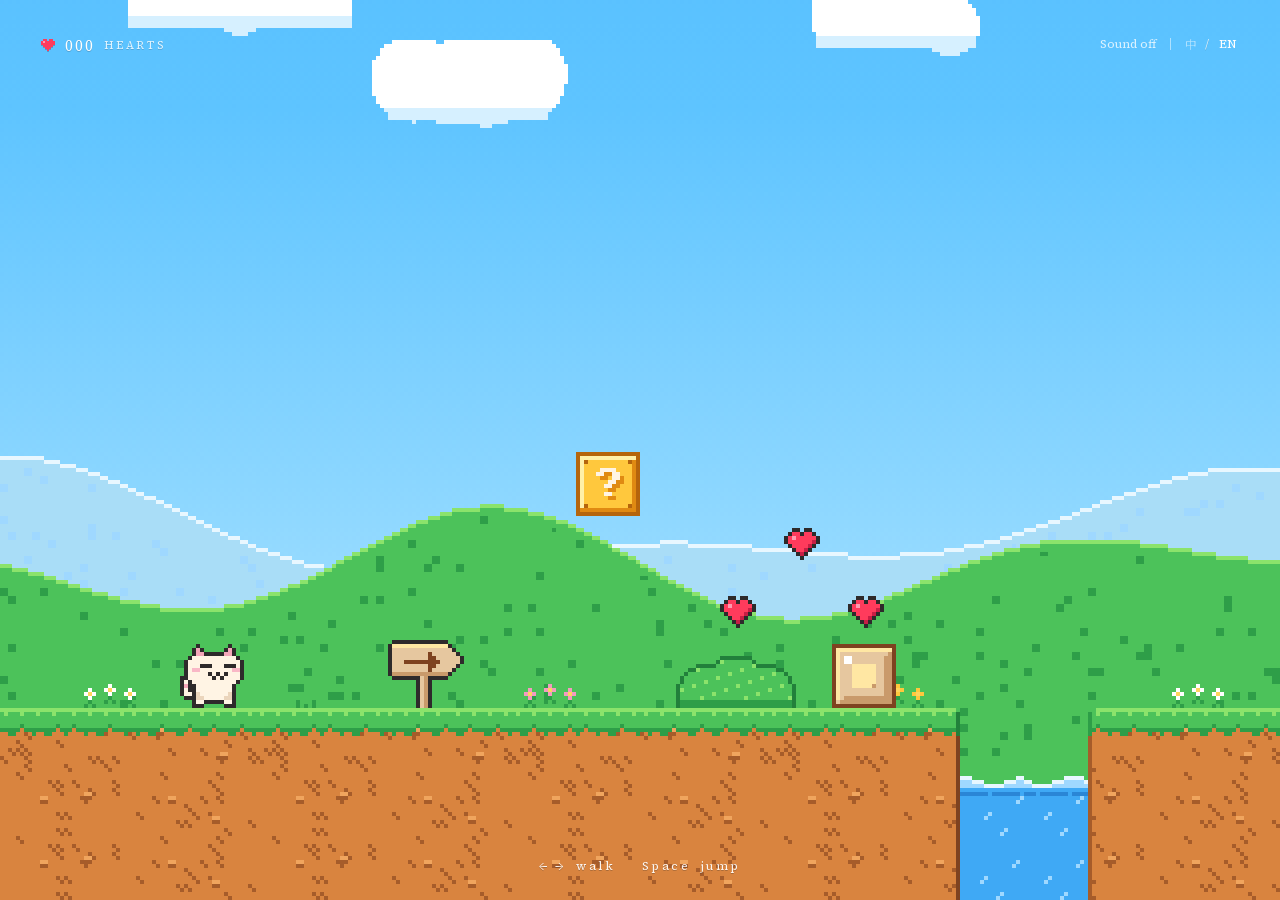
==== commit 448421bd: "Deploy built site (jelly-gift-site@a76438b)" ====
--- a/index.html
+++ b/index.html
@@ -9,17 +9,17 @@
 <meta name="gift-title" content="meadow.meta.title" />
 <title>For lushiva · I · The Meadow</title>
 <link rel="icon" href="data:image/svg+xml,%3Csvg xmlns='http://www.w3.org/2000/svg' viewBox='0 0 32 32'%3E%3Ccircle cx='16' cy='16' r='11' fill='%23111'/%3E%3C/svg%3E" />
-  <script type="module" crossorigin src="./assets/meadow-Bl2LPIF2.js"></script>
+  <script type="module" crossorigin src="./assets/meadow-Byoh_Tap.js"></script>
   <link rel="modulepreload" crossorigin href="./assets/audio-ByAXk0WR.js">
   <link rel="modulepreload" crossorigin href="./assets/flow-D7CabIAu.js">
-  <link rel="modulepreload" crossorigin href="./assets/chrome-B462S8Vj.js">
+  <link rel="modulepreload" crossorigin href="./assets/chrome-QuBRo9D5.js">
   <link rel="modulepreload" crossorigin href="./assets/transition-CMkWj_S0.js">
   <link rel="modulepreload" crossorigin href="./assets/defineProperty-BbfpZ9Tg.js">
-  <link rel="modulepreload" crossorigin href="./assets/touch-BczyAG7H.js">
+  <link rel="modulepreload" crossorigin href="./assets/touch-C7WLr8eT.js">
   <link rel="modulepreload" crossorigin href="./assets/cat-ia8jpU_X.js">
   <link rel="modulepreload" crossorigin href="./assets/tiles-Cv-6HPwF.js">
   <link rel="modulepreload" crossorigin href="./assets/art-DZjLxTq1.js">
-  <link rel="stylesheet" crossorigin href="./assets/chrome-DMWB2t-G.css">
+  <link rel="stylesheet" crossorigin href="./assets/chrome-E-j1KLFv.css">
   <link rel="stylesheet" crossorigin href="./assets/meadow-B7Boj5wx.css">
 </head>
 <body><div id="gift-curtain" aria-hidden="true"><style>#gift-curtain{position:fixed;inset:0;z-index:120;display:flex;flex-direction:column;align-items:center;justify-content:center;gap:14px;background:var(--gcc-bg,#eeece8);color:var(--gcc-ink,#141414);font:13px/1.4 'Source Serif','Noto Serif SC Sub','Songti SC','STSong',Georgia,serif;letter-spacing:.14em;opacity:1;transition:opacity .42s cubic-bezier(.65,0,.35,1);-webkit-user-select:none;user-select:none;touch-action:none}#gift-curtain.gcc-out{opacity:0;pointer-events:none}#gift-curtain.gcc-gone{display:none}#gift-curtain .gcc-stage{position:relative;width:64px;height:66px;opacity:0;transform:translateY(6px);transition:opacity .3s ease,transform .4s cubic-bezier(.16,.84,.24,1)}#gift-curtain.gcc-late .gcc-stage{opacity:1;transform:none}#gift-curtain .gcc-pig{position:absolute;left:0;bottom:8px;image-rendering:pixelated;transform-origin:50% 100%;animation:gcc-hop .84s steps(1,end) infinite}#gift-curtain .gcc-sh{position:absolute;left:14px;bottom:2px;width:36px;height:5px;background:currentColor;opacity:.16;animation:gcc-sh .84s steps(1,end) infinite}@keyframes gcc-hop{0%{transform:translateY(0) scale(1.14,.86)}12%{transform:translateY(-6px) scale(.94,1.08)}24%{transform:translateY(-12px) scale(.96,1.05)}36%{transform:translateY(-15px) scale(1,1)}50%{transform:translateY(-15px) scale(1,1)}62%{transform:translateY(-12px)}74%{transform:translateY(-6px) scale(.97,1.04)}88%{transform:translateY(0) scale(1.1,.9)}100%{transform:translateY(0) scale(1.14,.86)}}@keyframes gcc-sh{0%,88%,100%{transform:scaleX(1)}12%,74%{transform:scaleX(.8)}24%,62%{transform:scaleX(.66)}36%,50%{transform:scaleX(.58)}}#gift-curtain .gcc-bar{width:120px;height:4px;box-shadow:0 0 0 1px currentColor;opacity:0;transition:opacity .3s}#gift-curtain.gcc-prog.gcc-late .gcc-bar{opacity:.7}#gift-curtain .gcc-bar i{display:block;height:100%;width:0;background:currentColor;transition:width .25s steps(4,end)}#gift-curtain .gcc-msg{display:none;margin:4px 0 0;text-align:center;max-width:80vw;line-height:1.7}#gift-curtain .gcc-acts{display:none;gap:18px}#gift-curtain .gcc-acts a{color:inherit;text-decoration:none;border-bottom:1px solid currentColor;padding:6px 2px;cursor:pointer}#gift-curtain.gcc-slow .gcc-msg,#gift-curtain.gcc-fail .gcc-msg{display:block}#gift-curtain.gcc-slow .gcc-acts,#gift-curtain.gcc-fail .gcc-acts{display:flex}#gift-curtain.gcc-fail .gcc-pig{animation:none;transform:rotate(-8deg)}#gift-curtain.gcc-fail .gcc-sh,#gift-curtain.gcc-fail .gcc-bar{display:none}#gift-curtain.gcc-solid .gcc-stage,#gift-curtain.gcc-solid .gcc-bar{opacity:0}@media (prefers-reduced-motion:reduce){#gift-curtain,#gift-curtain *{animation:none!important;transition:none!important}}</style><div class="gcc-stage"><svg class="gcc-pig" viewBox="0 0 16 13" width="64" height="52" shape-rendering="crispEdges" aria-hidden="true"><rect x="2" y="0" width="1" height="1" fill="#2E2A2B"/><rect x="3" y="0" width="1" height="1" fill="#2E2A2B"/><rect x="12" y="0" width="1" height="1" fill="#2E2A2B"/><rect x="13" y="0" width="1" height="1" fill="#2E2A2B"/><rect x="1" y="1" width="1" height="1" fill="#2E2A2B"/><rect x="2" y="1" width="1" height="1" fill="#F9C6CF"/><rect x="3" y="1" width="1" height="1" fill="#F9C6CF"/><rect x="4" y="1" width="1" height="1" fill="#2E2A2B"/><rect x="11" y="1" width="1" height="1" fill="#2E2A2B"/><rect x="12" y="1" width="1" height="1" fill="#F9C6CF"/><rect x="13" y="1" width="1" height="1" fill="#F9C6CF"/><rect x="14" y="1" width="1" height="1" fill="#2E2A2B"/><rect x="1" y="2" width="1" height="1" fill="#2E2A2B"/><rect x="2" y="2" width="1" height="1" fill="#F9C6CF"/><rect x="3" y="2" width="1" height="1" fill="#F9C6CF"/><rect x="4" y="2" width="1" height="1" fill="#F9C6CF"/><rect x="5" y="2" width="1" height="1" fill="#2E2A2B"/><rect x="6" y="2" width="1" height="1" fill="#2E2A2B"/><rect x="7" y="2" width="1" height="1" fill="#2E2A2B"/><rect x="8" y="2" width="1" height="1" fill="#2E2A2B"/><rect x="9" y="2" width="1" height="1" fill="#2E2A2B"/><rect x="10" y="2" width="1" height="1" fill="#2E2A2B"/><rect x="11" y="2" width="1" height="1" fill="#F9C6CF"/><rect x="12" y="2" width="1" height="1" fill="#F9C6CF"/><rect x="13" y="2" width="1" height="1" fill="#F9C6CF"/><rect x="14" y="2" width="1" height="1" fill="#2E2A2B"/><rect x="0" y="3" width="1" height="1" fill="#2E2A2B"/><rect x="1" y="3" width="1" height="1" fill="#F9C6CF"/><rect x="2" y="3" width="1" height="1" fill="#FFFFFF"/><rect x="3" y="3" width="1" height="1" fill="#F9C6CF"/><rect x="4" y="3" width="1" height="1" fill="#F9C6CF"/><rect x="5" y="3" width="1" height="1" fill="#F9C6CF"/><rect x="6" y="3" width="1" height="1" fill="#F9C6CF"/><rect x="7" y="3" width="1" height="1" fill="#F9C6CF"/><rect x="8" y="3" width="1" height="1" fill="#F9C6CF"/><rect x="9" y="3" width="1" height="1" fill="#F9C6CF"/><rect x="10" y="3" width="1" height="1" fill="#F9C6CF"/><rect x="11" y="3" width="1" height="1" fill="#F9C6CF"/><rect x="12" y="3" width="1" height="1" fill="#F9C6CF"/><rect x="13" y="3" width="1" height="1" fill="#F9C6CF"/><rect x="14" y="3" width="1" height="1" fill="#F9C6CF"/><rect x="15" y="3" width="1" height="1" fill="#2E2A2B"/><rect x="0" y="4" width="1" height="1" fill="#2E2A2B"/><rect x="1" y="4" width="1" height="1" fill="#F9C6CF"/><rect x="2" y="4" width="1" height="1" fill="#F9C6CF"/><rect x="3" y="4" width="1" height="1" fill="#F9C6CF"/><rect x="4" y="4" width="1" height="1" fill="#F9C6CF"/><rect x="5" y="4" width="1" height="1" fill="#F9C6CF"/><rect x="6" y="4" width="1" height="1" fill="#F9C6CF"/><rect x="7" y="4" width="1" height="1" fill="#F9C6CF"/><rect x="8" y="4" width="1" height="1" fill="#F9C6CF"/><rect x="9" y="4" width="1" height="1" fill="#F9C6CF"/><rect x="10" y="4" width="1" height="1" fill="#F9C6CF"/><rect x="11" y="4" width="1" height="1" fill="#F9C6CF"/><rect x="12" y="4" width="1" height="1" fill="#F9C6CF"/><rect x="13" y="4" width="1" height="1" fill="#F9C6CF"/><rect x="14" y="4" width="1" height="1" fill="#F9C6CF"/><rect x="15" y="4" width="1" height="1" fill="#2E2A2B"/><rect x="0" y="5" width="1" height="1" fill="#2E2A2B"/><rect x="1" y="5" width="1" height="1" fill="#F9C6CF"/><rect x="2" y="5" width="1" height="1" fill="#F9C6CF"/><rect x="3" y="5" width="1" height="1" fill="#2E2A2B"/><rect x="4" y="5" width="1" height="1" fill="#F9C6CF"/><rect x="5" y="5" width="1" height="1" fill="#F9C6CF"/><rect x="6" y="5" width="1" height="1" fill="#F9C6CF"/><rect x="7" y="5" width="1" height="1" fill="#F9C6CF"/><rect x="8" y="5" width="1" height="1" fill="#F9C6CF"/><rect x="9" y="5" width="1" height="1" fill="#F9C6CF"/><rect x="10" y="5" width="1" height="1" fill="#F9C6CF"/><rect x="11" y="5" width="1" height="1" fill="#F9C6CF"/><rect x="12" y="5" width="1" height="1" fill="#2E2A2B"/><rect x="13" y="5" width="1" height="1" fill="#F9C6CF"/><rect x="14" y="5" width="1" height="1" fill="#F9C6CF"/><rect x="15" y="5" width="1" height="1" fill="#2E2A2B"/><rect x="0" y="6" width="1" height="1" fill="#2E2A2B"/><rect x="1" y="6" width="1" height="1" fill="#F9C6CF"/><rect x="2" y="6" width="1" height="1" fill="#F4A7B9"/><rect x="3" y="6" width="1" height="1" fill="#F4A7B9"/><rect x="4" y="6" width="1" height="1" fill="#F9C6CF"/><rect x="5" y="6" width="1" height="1" fill="#EE8FA6"/><rect x="6" y="6" width="1" height="1" fill="#EE8FA6"/><rect x="7" y="6" width="1" height="1" fill="#EE8FA6"/><rect x="8" y="6" width="1" height="1" fill="#EE8FA6"/><rect x="9" y="6" width="1" height="1" fill="#EE8FA6"/><rect x="10" y="6" width="1" height="1" fill="#EE8FA6"/><rect x="11" y="6" width="1" height="1" fill="#F9C6CF"/><rect x="12" y="6" width="1" height="1" fill="#F4A7B9"/><rect x="13" y="6" width="1" height="1" fill="#F4A7B9"/><rect x="14" y="6" width="1" height="1" fill="#F9C6CF"/><rect x="15" y="6" width="1" height="1" fill="#2E2A2B"/><rect x="0" y="7" width="1" height="1" fill="#2E2A2B"/><rect x="1" y="7" width="1" height="1" fill="#F9C6CF"/><rect x="2" y="7" width="1" height="1" fill="#F9C6CF"/><rect x="3" y="7" width="1" height="1" fill="#F9C6CF"/><rect x="4" y="7" width="1" height="1" fill="#F9C6CF"/><rect x="5" y="7" width="1" height="1" fill="#EE8FA6"/><rect x="6" y="7" width="1" height="1" fill="#B85A72"/><rect x="7" y="7" width="1" height="1" fill="#EE8FA6"/><rect x="8" y="7" width="1" height="1" fill="#EE8FA6"/><rect x="9" y="7" width="1" height="1" fill="#B85A72"/><rect x="10" y="7" width="1" height="1" fill="#EE8FA6"/><rect x="11" y="7" width="1" height="1" fill="#F9C6CF"/><rect x="12" y="7" width="1" height="1" fill="#F9C6CF"/><rect x="13" y="7" width="1" height="1" fill="#F9C6CF"/><rect x="14" y="7" width="1" height="1" fill="#F9C6CF"/><rect x="15" y="7" width="1" height="1" fill="#2E2A2B"/><rect x="0" y="8" width="1" height="1" fill="#2E2A2B"/><rect x="1" y="8" width="1" height="1" fill="#F9C6CF"/><rect x="2" y="8" width="1" height="1" fill="#F9C6CF"/><rect x="3" y="8" width="1" height="1" fill="#F9C6CF"/><rect x="4" y="8" width="1" height="1" fill="#F9C6CF"/><rect x="5" y="8" width="1" height="1" fill="#EE8FA6"/><rect x="6" y="8" width="1" height="1" fill="#EE8FA6"/><rect x="7" y="8" width="1" height="1" fill="#EE8FA6"/><rect x="8" y="8" width="1" height="1" fill="#EE8FA6"/><rect x="9" y="8" width="1" height="1" fill="#EE8FA6"/><rect x="10" y="8" width="1" height="1" fill="#EE8FA6"/><rect x="11" y="8" width="1" height="1" fill="#F9C6CF"/><rect x="12" y="8" width="1" height="1" fill="#F9C6CF"/><rect x="13" y="8" width="1" height="1" fill="#F9C6CF"/><rect x="14" y="8" width="1" height="1" fill="#F9C6CF"/><rect x="15" y="8" width="1" height="1" fill="#2E2A2B"/><rect x="1" y="9" width="1" height="1" fill="#2E2A2B"/><rect x="2" y="9" width="1" height="1" fill="#F9C6CF"/><rect x="3" y="9" width="1" height="1" fill="#F9C6CF"/><rect x="4" y="9" width="1" height="1" fill="#F9C6CF"/><rect x="5" y="9" width="1" height="1" fill="#F9C6CF"/><rect x="6" y="9" width="1" height="1" fill="#F9C6CF"/><rect x="7" y="9" width="1" height="1" fill="#F9C6CF"/><rect x="8" y="9" width="1" height="1" fill="#F9C6CF"/><rect x="9" y="9" width="1" height="1" fill="#F9C6CF"/><rect x="10" y="9" width="1" height="1" fill="#F9C6CF"/><rect x="11" y="9" width="1" height="1" fill="#F9C6CF"/><rect x="12" y="9" width="1" height="1" fill="#F9C6CF"/><rect x="13" y="9" width="1" height="1" fill="#F9C6CF"/><rect x="14" y="9" width="1" height="1" fill="#2E2A2B"/><rect x="2" y="10" width="1" height="1" fill="#2E2A2B"/><rect x="3" y="10" width="1" height="1" fill="#2E2A2B"/><rect x="4" y="10" width="1" height="1" fill="#2E2A2B"/><rect x="5" y="10" width="1" height="1" fill="#F9C6CF"/><rect x="6" y="10" width="1" height="1" fill="#F9C6CF"/><rect x="7" y="10" width="1" height="1" fill="#F9C6CF"/><rect x="8" y="10" width="1" height="1" fill="#F9C6CF"/><rect x="9" y="10" width="1" height="1" fill="#F9C6CF"/><rect x="10" y="10" width="1" height="1" fill="#F9C6CF"/><rect x="11" y="10" width="1" height="1" fill="#2E2A2B"/><rect x="12" y="10" width="1" height="1" fill="#2E2A2B"/><rect x="13" y="10" width="1" height="1" fill="#2E2A2B"/><rect x="3" y="11" width="1" height="1" fill="#2E2A2B"/><rect x="4" y="11" width="1" height="1" fill="#F9C6CF"/><rect x="5" y="11" width="1" height="1" fill="#2E2A2B"/><rect x="10" y="11" width="1" height="1" fill="#2E2A2B"/><rect x="11" y="11" width="1" height="1" fill="#F9C6CF"/><rect x="12" y="11" width="1" height="1" fill="#2E2A2B"/><rect x="3" y="12" width="1" height="1" fill="#2E2A2B"/><rect x="4" y="12" width="1" height="1" fill="#2E2A2B"/><rect x="11" y="12" width="1" height="1" fill="#2E2A2B"/><rect x="12" y="12" width="1" height="1" fill="#2E2A2B"/></svg><i class="gcc-sh"></i></div><div class="gcc-bar"><i></i></div><p class="gcc-msg"></p><div class="gcc-acts"><a class="gcc-retry" href="#"></a><a class="gcc-skip" href="./"></a></div></div><script>(function(){
--- a/assets/chrome-E-j1KLFv.css
+++ b/assets/chrome-E-j1KLFv.css
@@ -0,0 +1 @@
+@font-face{font-family:Source Serif;src:url(./SourceSerif4-sub-D5Wb3ic4.woff2)format("woff2");font-weight:200 900;font-style:normal;font-display:swap}@font-face{font-family:Source Serif;src:url(./SourceSerif4-Italic-sub-CfRXuZZD.woff2)format("woff2");font-weight:200 900;font-style:italic;font-display:swap}@font-face{font-family:Noto Serif SC Sub;src:url(./NotoSerifSC-sub-B6z6hsDI.woff2)format("woff2");font-weight:200 900;font-display:swap}@font-face{font-family:Playfair;src:url(./PlayfairDisplay-sub-D0XLzZ42.woff2)format("woff2");font-weight:400 900;font-style:normal;font-display:swap}@font-face{font-family:Playfair;src:url(./PlayfairDisplay-Italic-sub-CRZiZZMe.woff2)format("woff2");font-weight:400 900;font-style:italic;font-display:swap}:root{--ink:#141414;--ink-2:#141414a3;--ink-3:#14141466;--hair:#14141433;--paper:#eeece8;--serif:"Source Serif", "Noto Serif SC Sub", "Songti SC", "STSong", "Noto Serif CJK SC", Georgia, serif;--display:"Playfair", "Noto Serif SC Sub", "Songti SC", serif;--pad:clamp(18px, 3.2vw, 44px);--ease:cubic-bezier(.22,.7,.18,1);--sat:env(safe-area-inset-top,0px);--sab:env(safe-area-inset-bottom,0px);--sal:env(safe-area-inset-left,0px);--sar:env(safe-area-inset-right,0px);--cream:#fff4e4;--pink:#f9c6cf;--pink-2:#ee8fa6;--rose:#f08aa4;--soft-black:#2e2a2b;--cover:#9cc8ee;--butter:#ffd45c;--leaf:#8fcb9b;--lavender:#e4dcf5}[data-theme=dark]{--ink:#f2efe9;--ink-2:#f2efe9a8;--ink-3:#f2efe966;--hair:#f2efe938;--paper:#0b0b0c}*{box-sizing:border-box}html,body{background:var(--paper);height:100%;color:var(--ink);font-family:var(--serif);-webkit-font-smoothing:antialiased;overscroll-behavior:none;touch-action:none;-webkit-user-select:none;user-select:none;-webkit-tap-highlight-color:transparent;margin:0;overflow:hidden}html[lang=zh-CN]{letter-spacing:.02em}button{font:inherit;color:inherit;cursor:pointer;background:0 0;border:0;padding:0}.gift-chrome{z-index:50;top:calc(var(--pad) * .7 + var(--sat));right:calc(var(--pad) + var(--sar));letter-spacing:.14em;text-transform:uppercase;color:var(--ink-2);align-items:center;gap:12px;font-size:12px;display:flex;position:fixed}.gift-chrome button{transition:color .3s var(--ease);padding:6px 2px}.gift-chrome button:hover,.gift-chrome [aria-pressed=true]{color:var(--ink)}.gc-lang{align-items:center;gap:6px;display:flex}.gc-lang [aria-pressed=false]{color:var(--ink-3)}.gc-sep{background:var(--hair);width:1px;height:12px}.gift-card{z-index:40;text-align:center;padding:var(--pad);background:color-mix(in srgb, var(--paper) 72%, transparent);-webkit-backdrop-filter:blur(6px);transition:opacity .6s var(--ease);flex-direction:column;justify-content:center;align-items:center;gap:14px;display:flex;position:fixed;top:0;bottom:0;left:0;right:0}.gift-card.out{opacity:0;pointer-events:none}.gk-kicker{letter-spacing:.22em;text-transform:uppercase;color:var(--ink-2);margin:0;font-size:12px}.gk-title{font-family:var(--display);margin:0;font-size:clamp(34px,7vw,72px);font-style:italic;font-weight:400;line-height:1.05}html[lang=zh-CN] .gk-title{font-style:normal;font-family:var(--serif);letter-spacing:.08em;font-weight:500}.gk-sub{color:var(--ink-2);text-wrap:balance;max-width:34em;margin:0;font-size:15px}.gk-go{letter-spacing:.2em;text-transform:uppercase;color:var(--ink-3);animation:gk-pulse 2.4s var(--ease) infinite;margin:18px 0 0;font-size:12px}@keyframes gk-pulse{50%{opacity:.35}}.gift-iris{z-index:100;pointer-events:none;position:fixed;top:0;bottom:0;left:0;right:0}.pixel-host{place-items:center;display:grid;position:fixed;top:0;bottom:0;left:0;right:0;overflow:hidden}.pixel-host canvas{image-rendering:pixelated;image-rendering:crisp-edges;display:block}.touchpad{z-index:30;padding:0 calc(18px + var(--sar)) calc(18px + var(--sab)) calc(18px + var(--sal));pointer-events:none;justify-content:space-between;align-items:flex-end;display:none;position:fixed;bottom:0;left:0;right:0}@media (pointer:coarse){.touchpad{display:flex}}.touchpad .tp-group{pointer-events:auto;gap:14px;display:flex}.touchpad button{color:#fff;-webkit-backdrop-filter:blur(4px);touch-action:none;background:#14141429;border:1px solid #ffffffbf;border-radius:50%;place-items:center;width:68px;height:68px;transition:transform 80ms,background 80ms;display:grid}.touchpad button.on{background:#14141452;transform:scale(.92)}.touchpad button svg{width:26px;height:26px}.touchpad .tp-a{width:80px;height:80px}.touchpad button[hidden]{display:none}.gc-sound.nudge{animation:gc-snd-nudge 2.6s var(--ease) 1}@keyframes gc-snd-nudge{0%,to{color:var(--ink-2);text-shadow:none;transform:none}12%,38%,64%{color:var(--ink);text-shadow:0 0 10px #ffc8a08c;transform:scale(1.08)}25%,51%,77%{color:var(--ink-2);text-shadow:none;transform:none}}@media (prefers-reduced-motion:reduce){.gc-sound.nudge{color:var(--ink);animation:none}}
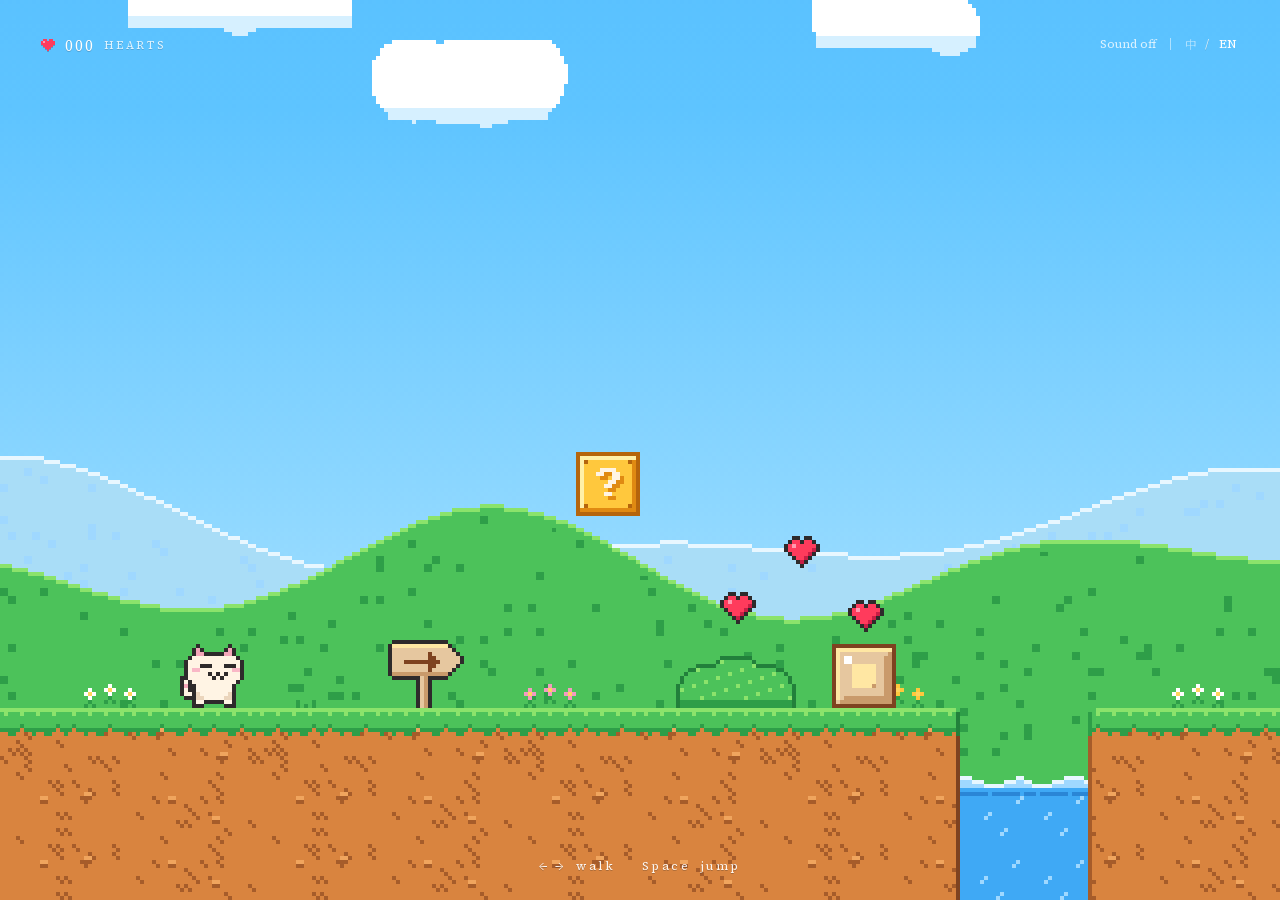
==== commit 1c2d5dea: "Deploy built site (jelly-gift-site@52caa2d)" ====
--- a/index.html
+++ b/index.html
@@ -9,13 +9,13 @@
 <meta name="gift-title" content="meadow.meta.title" />
 <title>For lushiva · I · The Meadow</title>
 <link rel="icon" href="data:image/svg+xml,%3Csvg xmlns='http://www.w3.org/2000/svg' viewBox='0 0 32 32'%3E%3Ccircle cx='16' cy='16' r='11' fill='%23111'/%3E%3C/svg%3E" />
-  <script type="module" crossorigin src="./assets/meadow-Byoh_Tap.js"></script>
-  <link rel="modulepreload" crossorigin href="./assets/audio-ByAXk0WR.js">
-  <link rel="modulepreload" crossorigin href="./assets/flow-D7CabIAu.js">
-  <link rel="modulepreload" crossorigin href="./assets/chrome-QuBRo9D5.js">
-  <link rel="modulepreload" crossorigin href="./assets/transition-CMkWj_S0.js">
+  <script type="module" crossorigin src="./assets/meadow-Br5OwQaR.js"></script>
+  <link rel="modulepreload" crossorigin href="./assets/sfx-DfxXWE_t.js">
+  <link rel="modulepreload" crossorigin href="./assets/flow-BOohoDC-.js">
+  <link rel="modulepreload" crossorigin href="./assets/chrome-B_mvwvIW.js">
+  <link rel="modulepreload" crossorigin href="./assets/transition-CL6WsSVq.js">
   <link rel="modulepreload" crossorigin href="./assets/defineProperty-BbfpZ9Tg.js">
-  <link rel="modulepreload" crossorigin href="./assets/touch-C7WLr8eT.js">
+  <link rel="modulepreload" crossorigin href="./assets/touch-DNV6pkLp.js">
   <link rel="modulepreload" crossorigin href="./assets/cat-ia8jpU_X.js">
   <link rel="modulepreload" crossorigin href="./assets/tiles-Cv-6HPwF.js">
   <link rel="modulepreload" crossorigin href="./assets/art-DZjLxTq1.js">
